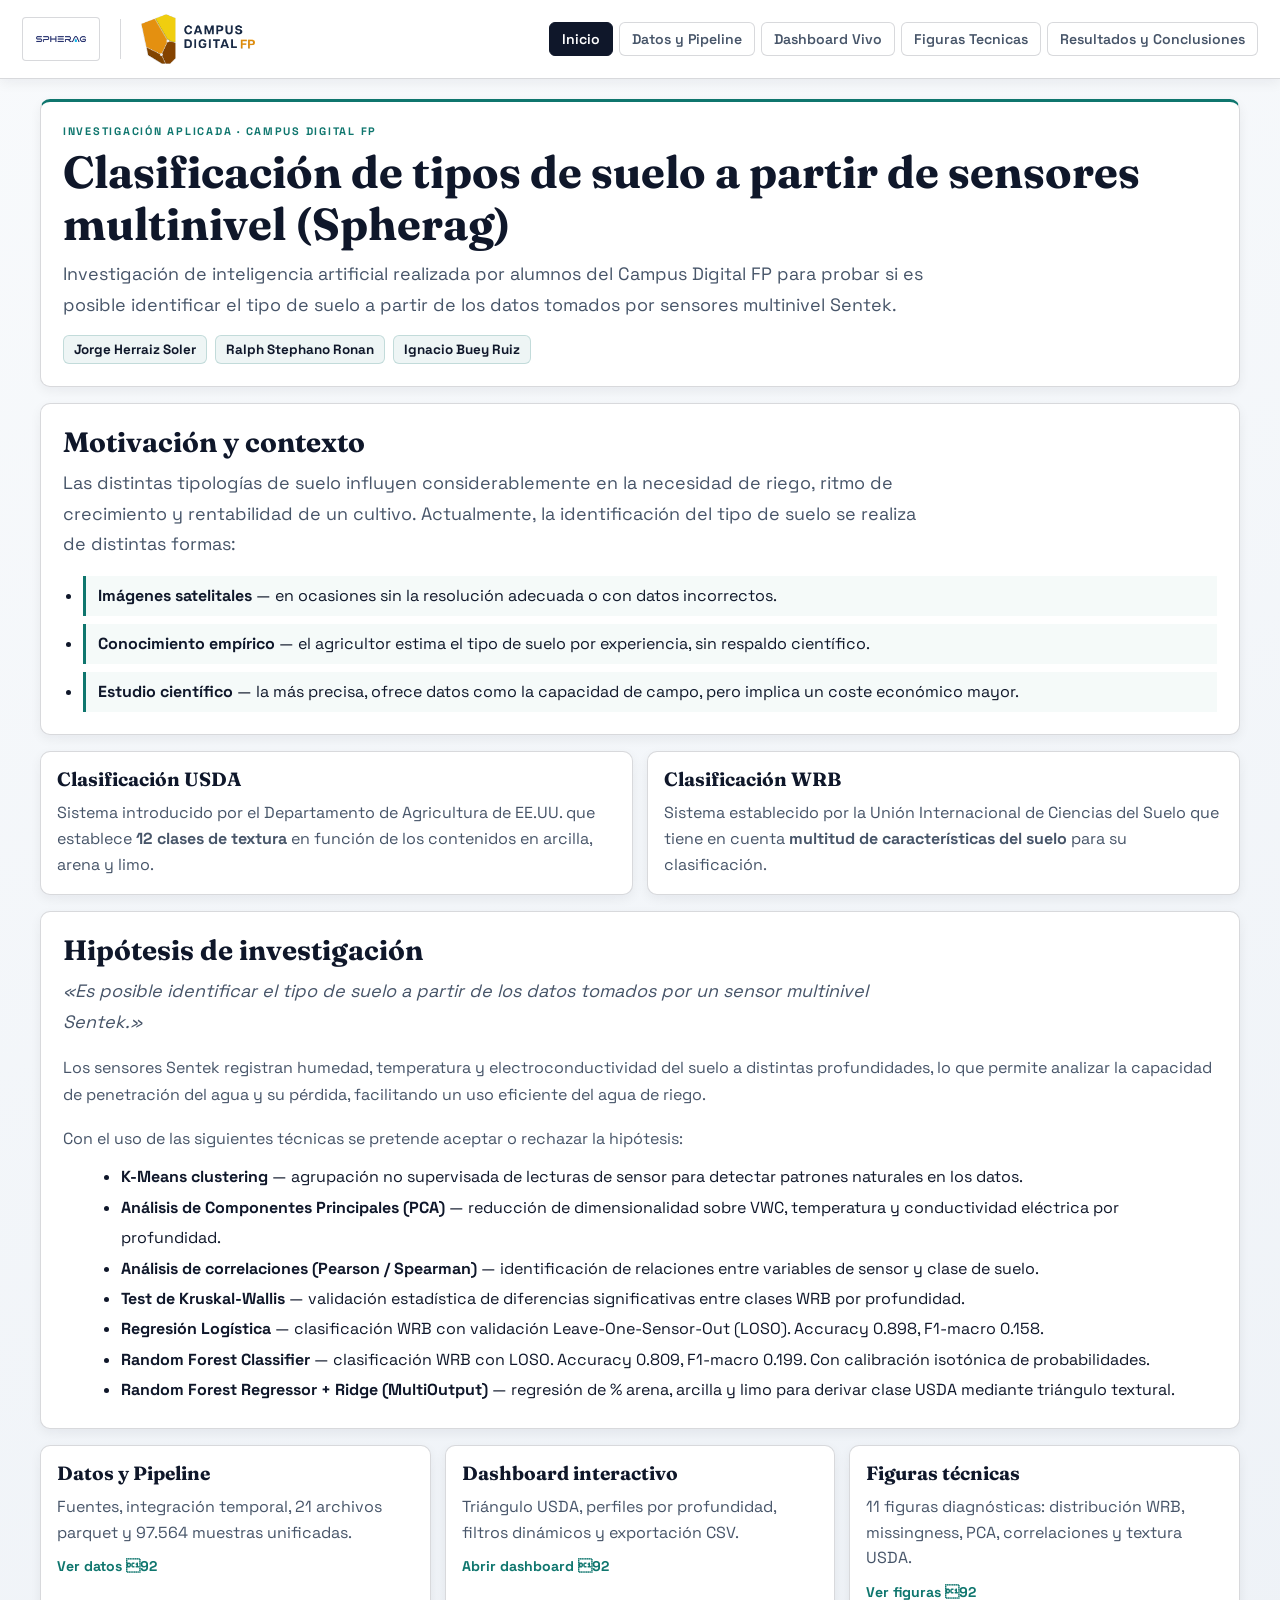
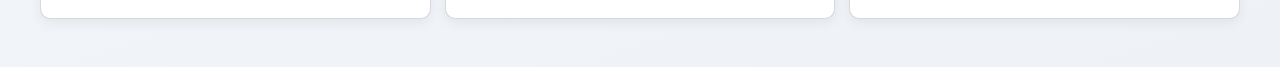
==== index.html @ 3c693722 "feat(inicio): detallar técnicas reales usadas en la hipótesis con métricas" ====
<!DOCTYPE html>
<html lang="es">
<head>
  <meta charset="UTF-8" />
  <meta name="viewport" content="width=device-width, initial-scale=1.0" />
  <title>Clasificación de tipos de suelo · Spherag</title>
  <link rel="preconnect" href="https://fonts.googleapis.com" />
  <link rel="preconnect" href="https://fonts.gstatic.com" crossorigin />
  <link href="https://fonts.googleapis.com/css2?family=Space+Grotesk:wght@400;500;700&family=Fraunces:opsz,wght@9..144,600;9..144,700&display=swap" rel="stylesheet" />
  <link rel="stylesheet" href="styles.css" />
</head>
<body>
  <header class="site-header">
    <div class="brand">
      <div class="brand-logos">
        <img src="logos/logo_spherag.png" alt="Spherag" class="logo-spherag" />
        <span class="divider"></span>
        <img src="logos/logo_campus.png" alt="Campus Digital FP" />
      </div>
    </div>
    <nav class="page-nav">
      <a class="nav-link is-active" href="index.html">Inicio</a>
      <a class="nav-link" href="datos.html">Datos y Pipeline</a>
      <a class="nav-link" href="dashboard.html">Dashboard Vivo</a>
      <a class="nav-link" href="figuras.html">Figuras Tecnicas</a>
      <a class="nav-link" href="conclusiones.html">Resultados y Conclusiones</a>
    </nav>
  </header>

  <main class="page-container">

    <section class="hero">
      <p class="kicker">Investigación aplicada · Campus Digital FP</p>
      <h1>Clasificación de tipos de suelo a partir de sensores multinivel (Spherag)</h1>
      <p class="lead">
        Investigación de inteligencia artificial realizada por alumnos del Campus Digital FP para probar si es posible identificar el tipo de suelo a partir de los datos tomados por sensores multinivel Sentek.
      </p>
      <div class="chip-row">
        <span class="chip">Jorge Herraiz Soler</span>
        <span class="chip">Ralph Stephano Ronan</span>
        <span class="chip">Ignacio Buey Ruiz</span>
      </div>
    </section>

    <section class="content-block">
      <h2>Motivación y contexto</h2>
      <p class="lead" style="margin-bottom:16px;">
        Las distintas tipologías de suelo influyen considerablemente en la necesidad de riego, ritmo de crecimiento y rentabilidad de un cultivo. Actualmente, la identificación del tipo de suelo se realiza de distintas formas:
      </p>
      <ul class="steps">
        <li><strong>Imágenes satelitales</strong> — en ocasiones sin la resolución adecuada o con datos incorrectos.</li>
        <li><strong>Conocimiento empírico</strong> — el agricultor estima el tipo de suelo por experiencia, sin respaldo científico.</li>
        <li><strong>Estudio científico</strong> — la más precisa, ofrece datos como la capacidad de campo, pero implica un coste económico mayor.</li>
      </ul>
    </section>

    <section class="grid two">
      <article class="card">
        <h3>Clasificación USDA</h3>
        <p>Sistema introducido por el Departamento de Agricultura de EE.UU. que establece <strong>12 clases de textura</strong> en función de los contenidos en arcilla, arena y limo.</p>
      </article>
      <article class="card">
        <h3>Clasificación WRB</h3>
        <p>Sistema establecido por la Unión Internacional de Ciencias del Suelo que tiene en cuenta <strong>multitud de características del suelo</strong> para su clasificación.</p>
      </article>
    </section>

    <section class="content-block">
      <h2>Hipótesis de investigación</h2>
      <p class="lead" style="margin-bottom:16px;">
        <em>«Es posible identificar el tipo de suelo a partir de los datos tomados por un sensor multinivel Sentek.»</em>
      </p>
      <p style="color:var(--muted); line-height:1.72; margin-bottom:16px;">
        Los sensores Sentek registran humedad, temperatura y electroconductividad del suelo a distintas profundidades, lo que permite analizar la capacidad de penetración del agua y su pérdida, facilitando un uso eficiente del agua de riego.
      </p>
      <p style="color:var(--muted); line-height:1.72;">
        Con el uso de las siguientes técnicas se pretende aceptar o rechazar la hipótesis:
        <ul style="margin:10px 0 0 18px; line-height:1.9;">
          <li><strong>K-Means clustering</strong> — agrupación no supervisada de lecturas de sensor para detectar patrones naturales en los datos.</li>
          <li><strong>Análisis de Componentes Principales (PCA)</strong> — reducción de dimensionalidad sobre VWC, temperatura y conductividad eléctrica por profundidad.</li>
          <li><strong>Análisis de correlaciones (Pearson / Spearman)</strong> — identificación de relaciones entre variables de sensor y clase de suelo.</li>
          <li><strong>Test de Kruskal-Wallis</strong> — validación estadística de diferencias significativas entre clases WRB por profundidad.</li>
          <li><strong>Regresión Logística</strong> — clasificación WRB con validación Leave-One-Sensor-Out (LOSO). Accuracy 0.898, F1-macro 0.158.</li>
          <li><strong>Random Forest Classifier</strong> — clasificación WRB con LOSO. Accuracy 0.809, F1-macro 0.199. Con calibración isotónica de probabilidades.</li>
          <li><strong>Random Forest Regressor + Ridge (MultiOutput)</strong> — regresión de % arena, arcilla y limo para derivar clase USDA mediante triángulo textural.</li>
        </ul>
      </p>
    </section>

    <section class="grid three">
      <article class="card">
        <h3>Datos y Pipeline</h3>
        <p>Fuentes, integración temporal, 21 archivos parquet y 97.564 muestras unificadas.</p>
        <a class="action-link" href="datos.html">Ver datos</a>
      </article>
      <article class="card">
        <h3>Dashboard interactivo</h3>
        <p>Triángulo USDA, perfiles por profundidad, filtros dinámicos y exportación CSV.</p>
        <a class="action-link" href="dashboard.html">Abrir dashboard</a>
      </article>
      <article class="card">
        <h3>Figuras técnicas</h3>
        <p>11 figuras diagnósticas: distribución WRB, missingness, PCA, correlaciones y textura USDA.</p>
        <a class="action-link" href="figuras.html">Ver figuras</a>
      </article>
    </section>

  </main>
</body>
</html>
---- styles.css ----
:root {
  --bg-1: #f8fafc;
  --bg-2: #eef2f7;
  --paper: #ffffff;
  --ink: #0f172a;
  --muted: #475569;
  --line: rgba(15, 23, 42, 0.08);
  --line-strong: rgba(15, 23, 42, 0.16);
  --accent: #0f766e;
  --accent-2: #d97706;
  --accent-3: #0369a1;
  --radius-xl: 14px;
  --radius-lg: 10px;
  --radius-md: 6px;
  --shadow-soft: 0 4px 12px rgba(15, 23, 42, 0.06);
  --shadow-lift: 0 10px 22px rgba(15, 23, 42, 0.10);
}

* { box-sizing: border-box; }

html, body {
  margin: 0;
  min-height: 100%;
}

body {
  font-family: 'Space Grotesk', 'Segoe UI', sans-serif;
  color: var(--ink);
  background: linear-gradient(160deg, var(--bg-1), var(--bg-2));
  overflow-x: hidden;
}

h1, h2, h3 {
  margin: 0 0 10px;
  font-family: 'Fraunces', Georgia, serif;
  line-height: 1.15;
}

h1 { font-size: clamp(1.75rem, 3.5vw, 2.8rem); }
h2 { font-size: clamp(1.2rem, 2.4vw, 1.75rem); }
h3 { font-size: clamp(1rem, 1.8vw, 1.2rem); }

p { margin: 0; }

/* ── Header ── */
.site-header {
  position: sticky;
  top: 0;
  z-index: 40;
  display: flex;
  justify-content: space-between;
  align-items: center;
  padding: 14px 22px;
  border-bottom: 1px solid var(--line-strong);
  background: #ffffff;
  box-shadow: var(--shadow-soft);
}

.brand {
  display: flex;
  align-items: center;
  gap: 10px;
}

.brand-logos {
  display: flex;
  align-items: center;
  gap: 20px;
}

.brand-logos img {
  width: auto;
  max-height: 50px;
  display: block;
}

.brand-logos img.logo-spherag {
  background: #fff;
  padding: 5px 10px;
  border: 1px solid var(--line-strong);
  border-radius: 4px;
  height: 44px;
  max-height: none;
}

.brand-logos .divider {
  width: 1px;
  height: 40px;
  background: var(--line-strong);
}

/* fallback si no cargan logos */
.brand-dot {
  width: 10px;
  height: 10px;
  border-radius: 50%;
  background: var(--accent);
}

.brand p {
  font-size: 0.92rem;
  font-weight: 600;
  color: var(--ink);
}

.page-nav {
  display: flex;
  gap: 6px;
  flex-wrap: wrap;
}

.nav-link {
  text-decoration: none;
  color: var(--muted);
  border: 1px solid var(--line-strong);
  background: #fff;
  border-radius: 6px;
  padding: 7px 12px;
  font-size: 0.88rem;
  font-weight: 600;
  transition: border-color 0.18s, color 0.18s, background 0.18s;
}

.nav-link:hover {
  border-color: var(--accent);
  color: var(--ink);
}

.nav-link.is-active {
  background: #0f172a;
  color: #fff;
  border-color: #0f172a;
}

/* ── Layout ── */
.page-container {
  width: min(1200px, 94vw);
  margin: 20px auto 48px;
  display: grid;
  gap: 16px;
}

/* ── Blocks ── */
.hero,
.content-block,
.card,
.chart-card {
  border: 1px solid var(--line-strong);
  border-radius: var(--radius-lg);
  background: var(--paper);
  box-shadow: var(--shadow-soft);
}

.hero,
.content-block {
  padding: 22px;
}

.hero {
  border-top: 3px solid var(--accent);
}

.kicker {
  text-transform: uppercase;
  letter-spacing: 0.16em;
  font-size: 0.68rem;
  font-weight: 700;
  color: var(--accent);
  margin-bottom: 8px;
}

.lead {
  max-width: 860px;
  font-size: clamp(0.97rem, 1.6vw, 1.12rem);
  line-height: 1.72;
  color: var(--muted);
}

.grid { display: grid; gap: 14px; }
.grid.two   { grid-template-columns: repeat(2, minmax(0, 1fr)); }
.grid.three { grid-template-columns: repeat(3, minmax(0, 1fr)); }

.card {
  padding: 16px;
  transition: transform 0.15s ease, box-shadow 0.15s ease, border-color 0.15s ease;
}

.card:hover {
  transform: translateY(-2px);
  box-shadow: var(--shadow-lift);
  border-color: rgba(15, 118, 110, 0.3);
}

.card p, .card li {
  color: var(--muted);
  line-height: 1.62;
}

.card.tall { min-height: 160px; }
.card.warn { border-left: 4px solid var(--accent-2); }

.quick-access { margin-top: 0; }

.action-link {
  display: inline-block;
  margin-top: 12px;
  text-decoration: none;
  font-weight: 700;
  font-size: 0.88rem;
  color: var(--accent);
}

.action-link::after { content: ' 92'; }
.action-link:hover  { color: var(--accent-3); }

.chip-row {
  display: flex;
  flex-wrap: wrap;
  gap: 8px;
  margin-top: 14px;
}

.chip {
  background: rgba(15, 118, 110, 0.07);
  border: 1px solid rgba(15, 118, 110, 0.2);
  border-radius: 6px;
  padding: 5px 10px;
  font-size: 0.84rem;
  font-weight: 700;
  color: var(--ink);
}

.steps {
  margin: 0;
  padding-left: 20px;
  display: grid;
  gap: 8px;
  line-height: 1.5;
}

.steps li {
  border-left: 3px solid var(--accent);
  padding: 8px 12px;
  background: rgba(15, 118, 110, 0.04);
}

/* ── Bars ── */
.bars {
  display: grid;
  gap: 14px;
  width: min(720px, 100%);
}

.bar-row { display: grid; grid-template-columns: 140px 1fr 60px; align-items: center; gap: 10px; }

.bar-row span {
  font-weight: 700;
  font-size: 0.88rem;
  color: var(--ink);
}

.bar-label {
  font-size: 0.8rem;
  color: var(--muted);
  text-align: right;
}

.bar {
  height: 10px;
  background: rgba(100, 116, 139, 0.2);
  border-radius: 4px;
  overflow: hidden;
}

.bar i {
  display: block;
  height: 100%;
  border-radius: 4px;
  background: var(--accent);
}

.note {
  color: var(--muted);
  max-width: 720px;
  margin-top: 12px;
  font-size: 0.92rem;
}

/* ── Timeline ── */
.timeline {
  display: grid;
  grid-template-columns: repeat(4, minmax(0, 1fr));
  gap: 12px;
}

.milestone {
  border-radius: var(--radius-md);
  background: #fff;
  border: 1px solid var(--line-strong);
  padding: 12px;
}

.milestone b {
  display: inline-flex;
  align-items: center;
  justify-content: center;
  width: 26px;
  height: 26px;
  border-radius: 4px;
  background: #0f172a;
  color: #fff;
  font-size: 0.82rem;
  margin-bottom: 8px;
}

/* ── Controls ── */
.live-controls {
  display: flex;
  gap: 12px;
  flex-wrap: wrap;
}

.live-controls label {
  display: grid;
  gap: 5px;
  font-size: 0.74rem;
  text-transform: uppercase;
  letter-spacing: 0.1em;
  font-weight: 700;
  color: var(--muted);
}

.live-controls select {
  min-width: 185px;
  border: 1px solid var(--line-strong);
  border-radius: 6px;
  padding: 8px 10px;
  background: #fff;
  color: var(--ink);
  font: inherit;
  font-size: 0.93rem;
}

/* ── Charts ── */
.chart-grid {
  display: grid;
  grid-template-columns: 1fr 1fr;
  gap: 14px;
}

.chart-card {
  padding: 16px;
  transition: box-shadow 0.18s, border-color 0.18s;
}

.chart-card:hover {
  box-shadow: var(--shadow-lift);
  border-color: rgba(15, 118, 110, 0.25);
}

.chart-card.full { grid-column: 1 / -1; }

.chart      { width: 100%; height: 360px; }
.chart.wide { height: 340px; }

/* ── Counter ── */
.class-counter {
  display: flex;
  flex-wrap: wrap;
  gap: 10px;
  align-items: stretch;
}

.counter-tools {
  display: flex;
  justify-content: space-between;
  align-items: center;
  gap: 10px;
  margin-bottom: 10px;
  flex-wrap: wrap;
}

.counter-summary { font-weight: 700; color: var(--ink); }

.counter-pill {
  min-width: 180px;
  border: 1px solid var(--line-strong);
  border-radius: var(--radius-md);
  padding: 10px 12px;
  background: #fff;
}

.counter-pill b  { display: block; margin-bottom: 4px; }
.counter-pill small { color: var(--muted); }

.ctrl {
  border: 1px solid var(--line-strong);
  border-radius: 6px;
  padding: 9px 12px;
  font: inherit;
  font-weight: 600;
  cursor: pointer;
  background: #fff;
  color: var(--ink);
  transition: background 0.15s;
}

.ctrl:hover { background: #f1f5f9; }

.export-btn { padding: 7px 10px; font-size: 0.88rem; }
.counter-note { margin-top: 10px; color: var(--muted); font-size: 0.88rem; }

/* ── Provenance ── */
.provenance-box {
  margin-top: 12px;
  border: 1px solid var(--line-strong);
  border-left: 4px solid var(--accent);
  border-radius: var(--radius-md);
  padding: 12px 16px;
  background: rgba(15, 118, 110, 0.04);
  color: var(--ink);
  font-size: 0.92rem;
  line-height: 1.6;
}

.defense-tools {
  margin-top: 12px;
  display: flex;
  align-items: center;
  gap: 10px;
  flex-wrap: wrap;
}

.defense-card {
  margin-top: 10px;
  border: 1px solid #0f172a;
  border-radius: var(--radius-md);
  padding: 16px 20px;
  background: #0f172a;
  color: #e2e8f0;
  box-shadow: var(--shadow-soft);
}

.defense-card h3  { color: #fff; margin-bottom: 8px; }
.defense-line     { margin-bottom: 6px; line-height: 1.55; }
.defense-muted    { color: rgba(226,232,240,0.6); }

/* ── Method tags ── */
.method-tags {
  display: flex;
  flex-wrap: wrap;
  gap: 8px;
  margin-bottom: 10px;
}

.method-tag {
  border: 1px solid rgba(3, 105, 161, 0.25);
  background: rgba(3, 105, 161, 0.07);
  border-radius: 4px;
  padding: 5px 10px;
  font-size: 0.84rem;
  font-weight: 700;
  color: var(--ink);
}

/* ── Figures ── */
.figure-grid {
  display: grid;
  grid-template-columns: 1fr 1fr;
  gap: 14px;
}

.figure-chart { height: 420px; }

/* ── Stats table ── */
.stats-panel { margin-top: 12px; overflow-x: auto; }

.stats-table {
  width: 100%;
  border-collapse: collapse;
  background: #fff;
  border: 1px solid var(--line-strong);
  border-radius: 6px;
  font-size: 0.9rem;
}

.stats-table th,
.stats-table td {
  border-bottom: 1px solid rgba(148, 163, 184, 0.2);
  padding: 8px 12px;
  text-align: left;
}

.stats-table th {
  font-weight: 700;
  background: #f1f5f9;
  color: var(--ink);
}

.stats-pass { color: #0a6e5c; font-weight: 700; }
.stats-fail { color: #b91c1c; font-weight: 700; }

/* ── Responsive ── */
@media (max-width: 1100px) {
  .grid.three,
  .chart-grid,
  .figure-grid {
    grid-template-columns: 1fr;
  }
  .timeline { grid-template-columns: 1fr 1fr; }
}

@media (max-width: 760px) {
  .site-header {
    height: auto;
    padding: 10px 14px;
    flex-direction: column;
    align-items: flex-start;
    gap: 10px;
  }
  .grid.two,
  .timeline { grid-template-columns: 1fr; }
  .chart      { height: 280px; }
  .chart.wide { height: 260px; }
  .figure-chart { height: 300px; }
}
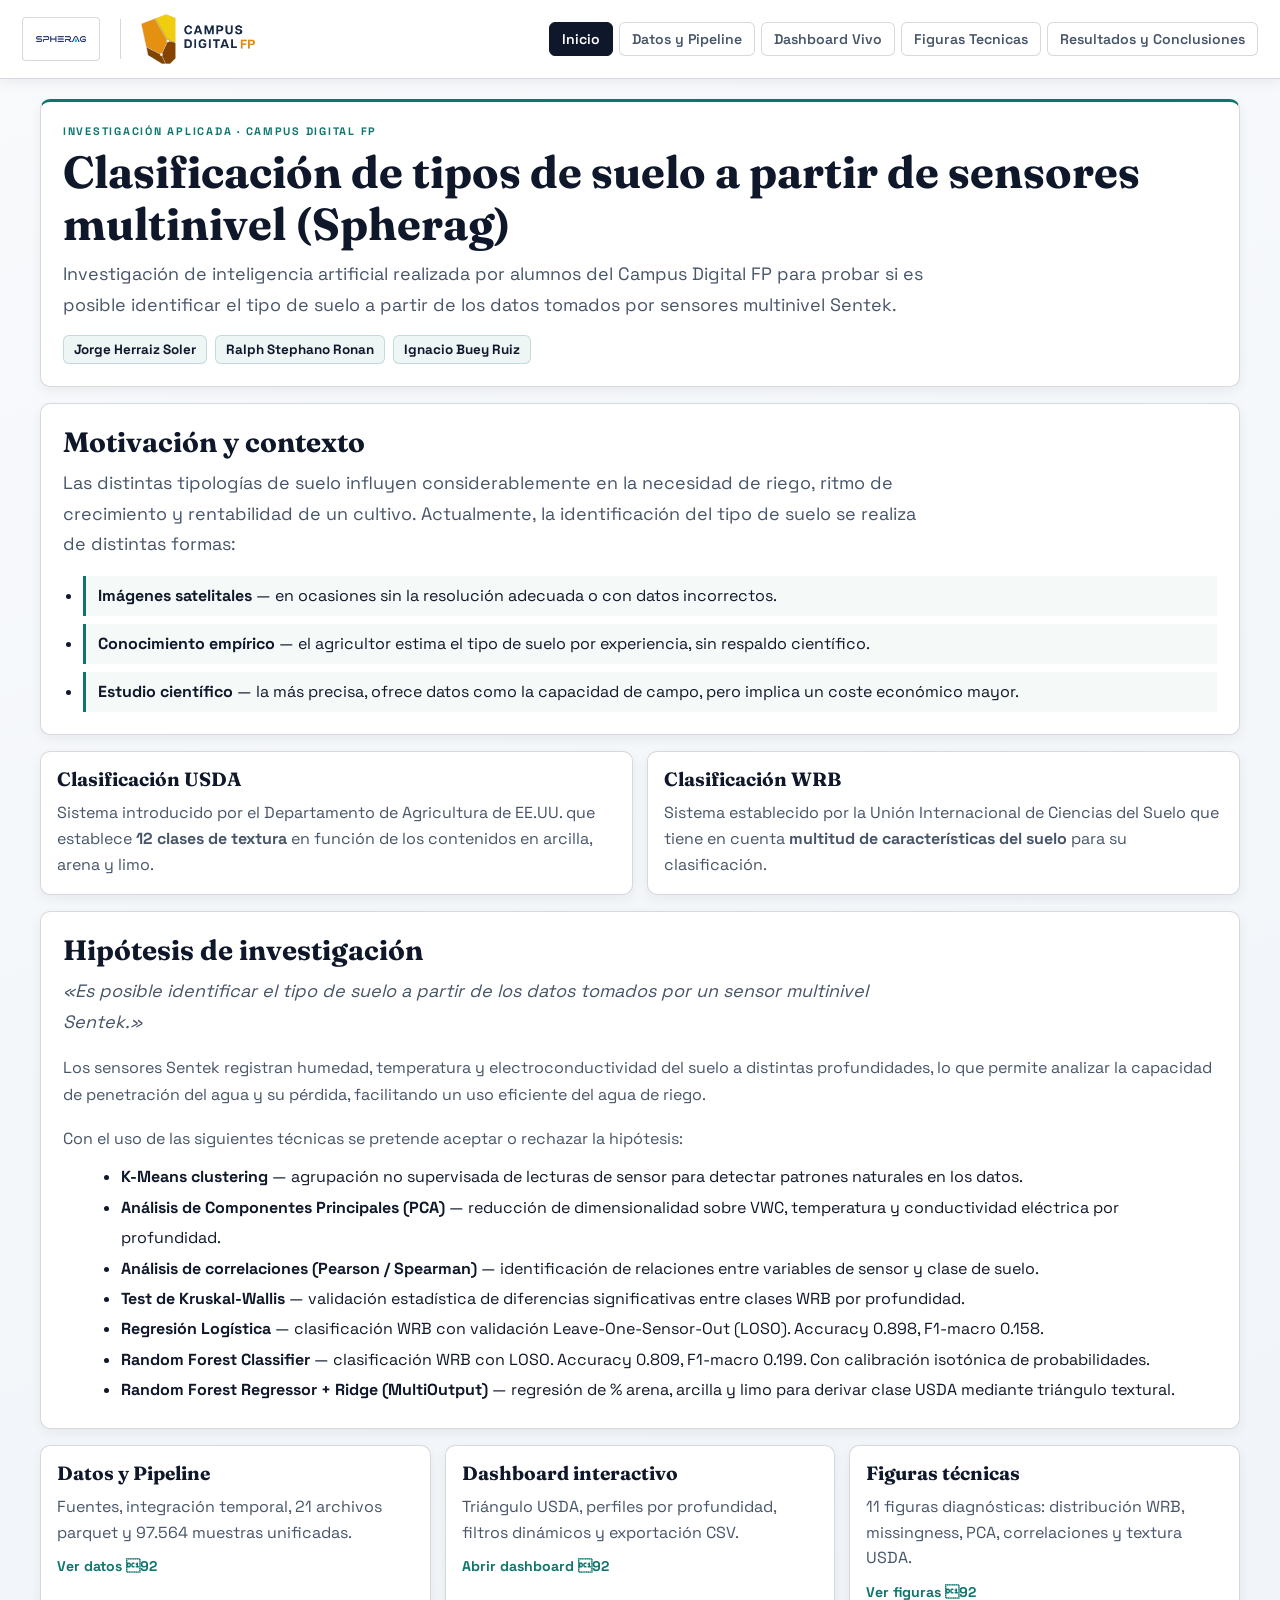
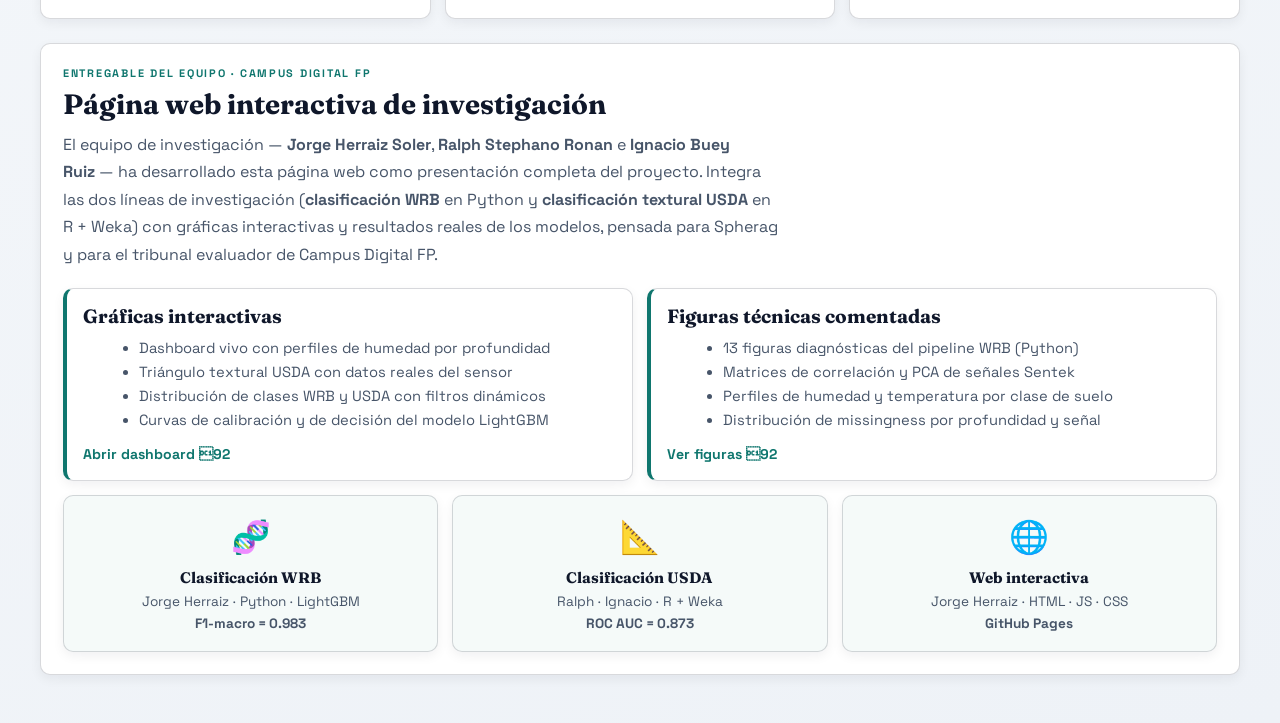
==== commit 79cfc7aa: "feat(inicio): añadir seccion pagina web interactiva con resumen del equipo investigador y metricas W" ====
--- a/index.html
+++ b/index.html
@@ -105,6 +105,57 @@
       </article>
     </section>
 
+    <section class="content-block" style="margin-top: 8px;">
+      <p class="kicker">Entregable del equipo · Campus Digital FP</p>
+      <h2>Página web interactiva de investigación</h2>
+      <p style="color:var(--muted); line-height:1.72; max-width:720px; margin-bottom:20px;">
+        El equipo de investigación —&nbsp;<strong>Jorge Herraiz Soler</strong>, <strong>Ralph Stephano Ronan</strong>
+        e <strong>Ignacio Buey Ruiz</strong>&nbsp;— ha desarrollado esta página web como presentación completa
+        del proyecto. Integra las dos líneas de investigación (<strong>clasificación WRB</strong> en Python
+        y <strong>clasificación textural USDA</strong> en R&nbsp;+&nbsp;Weka) con gráficas interactivas
+        y resultados reales de los modelos, pensada para Spherag y para el tribunal evaluador de Campus Digital FP.
+      </p>
+      <div class="grid two" style="gap:14px;">
+        <article class="card" style="border-left:4px solid var(--accent);">
+          <h3>Gráficas interactivas</h3>
+          <ul style="margin:8px 0 0 16px; line-height:1.9; font-size:0.92rem;">
+            <li>Dashboard vivo con perfiles de humedad por profundidad</li>
+            <li>Triángulo textural USDA con datos reales del sensor</li>
+            <li>Distribución de clases WRB y USDA con filtros dinámicos</li>
+            <li>Curvas de calibración y de decisión del modelo LightGBM</li>
+          </ul>
+          <a class="action-link" href="dashboard.html">Abrir dashboard</a>
+        </article>
+        <article class="card" style="border-left:4px solid var(--accent);">
+          <h3>Figuras técnicas comentadas</h3>
+          <ul style="margin:8px 0 0 16px; line-height:1.9; font-size:0.92rem;">
+            <li>13 figuras diagnósticas del pipeline WRB (Python)</li>
+            <li>Matrices de correlación y PCA de señales Sentek</li>
+            <li>Perfiles de humedad y temperatura por clase de suelo</li>
+            <li>Distribución de missingness por profundidad y señal</li>
+          </ul>
+          <a class="action-link" href="figuras.html">Ver figuras</a>
+        </article>
+      </div>
+      <div class="grid three" style="gap:14px; margin-top:14px;">
+        <article class="card" style="text-align:center; background:rgba(15,118,110,0.04);">
+          <p style="font-size:2rem; margin:0 0 6px;">🧬</p>
+          <h3 style="font-size:0.95rem; margin-bottom:4px;">Clasificación WRB</h3>
+          <p style="font-size:0.85rem;">Jorge Herraiz · Python · LightGBM<br/><strong>F1-macro = 0.983</strong></p>
+        </article>
+        <article class="card" style="text-align:center; background:rgba(15,118,110,0.04);">
+          <p style="font-size:2rem; margin:0 0 6px;">📐</p>
+          <h3 style="font-size:0.95rem; margin-bottom:4px;">Clasificación USDA</h3>
+          <p style="font-size:0.85rem;">Ralph · Ignacio · R + Weka<br/><strong>ROC AUC = 0.873</strong></p>
+        </article>
+        <article class="card" style="text-align:center; background:rgba(15,118,110,0.04);">
+          <p style="font-size:2rem; margin:0 0 6px;">🌐</p>
+          <h3 style="font-size:0.95rem; margin-bottom:4px;">Web interactiva</h3>
+          <p style="font-size:0.85rem;">Jorge Herraiz · HTML · JS · CSS<br/><strong>GitHub Pages</strong></p>
+        </article>
+      </div>
+    </section>
+
   </main>
 </body>
 </html>
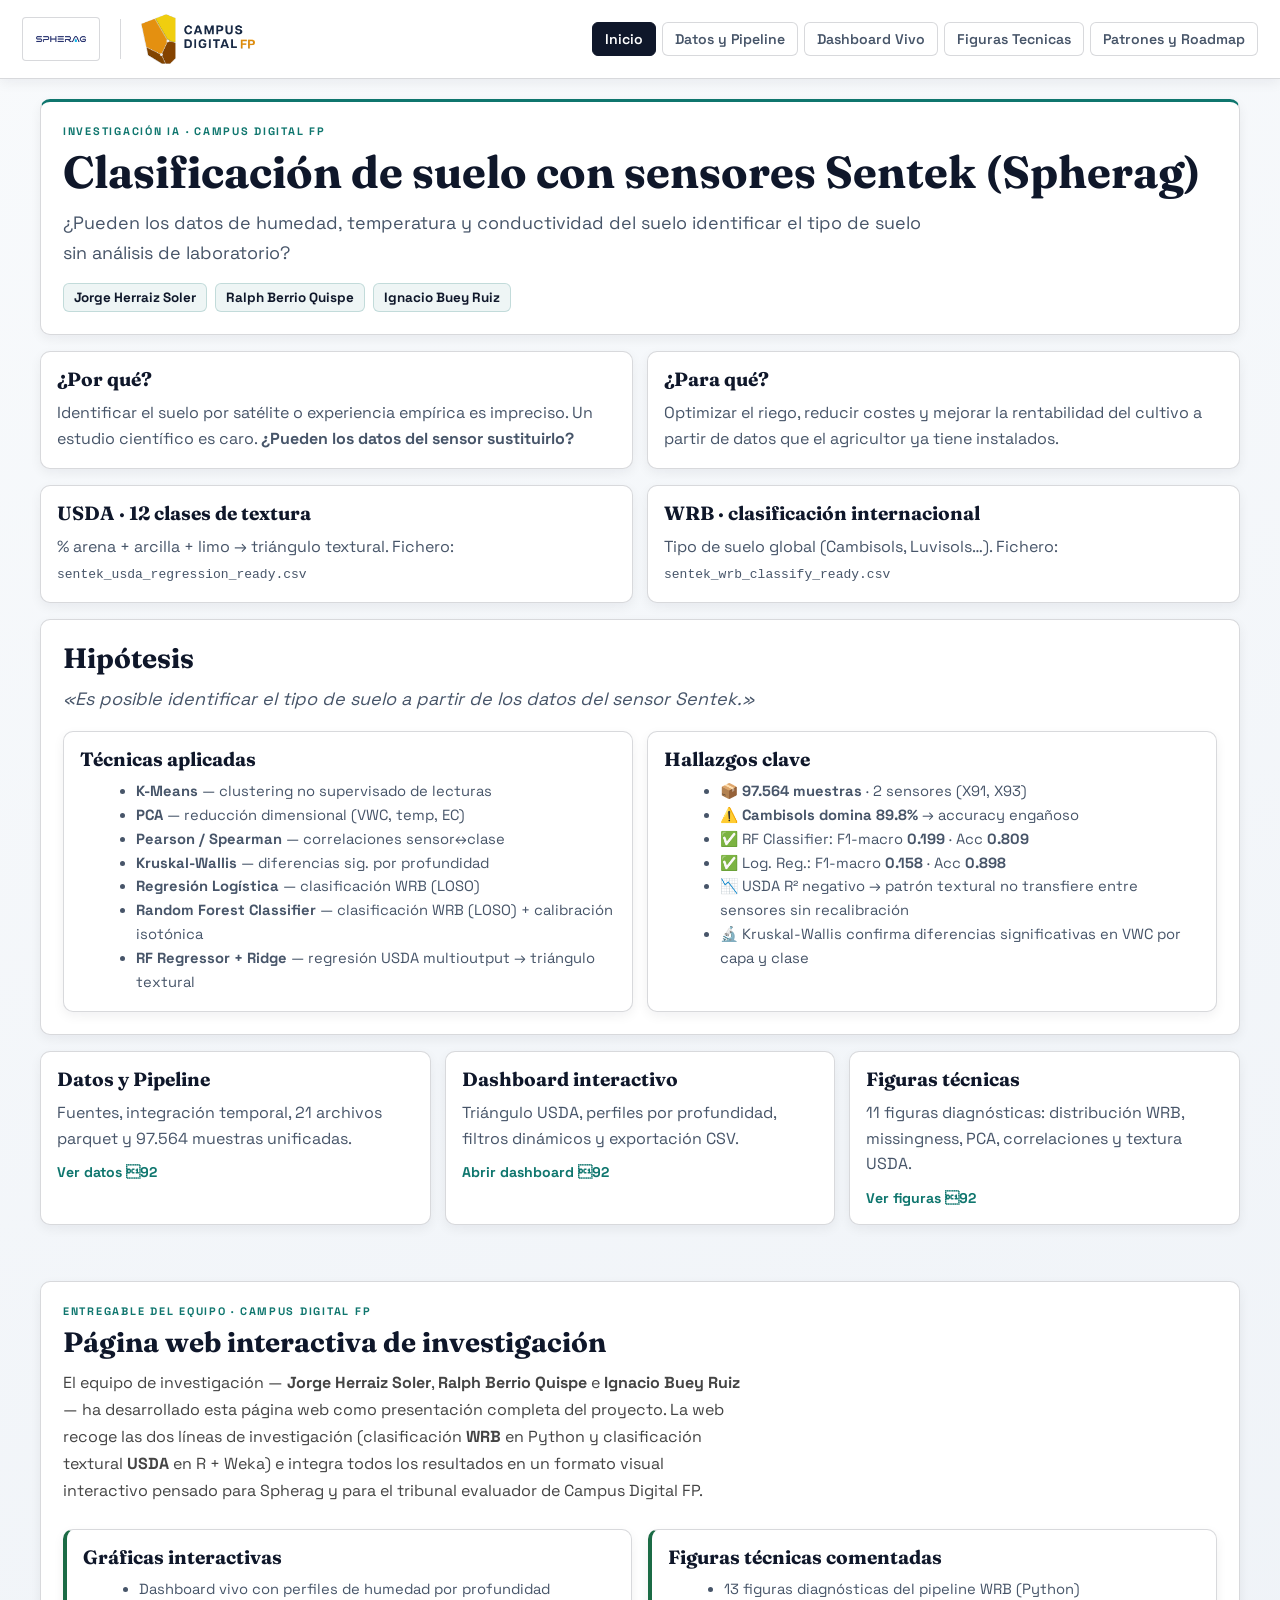
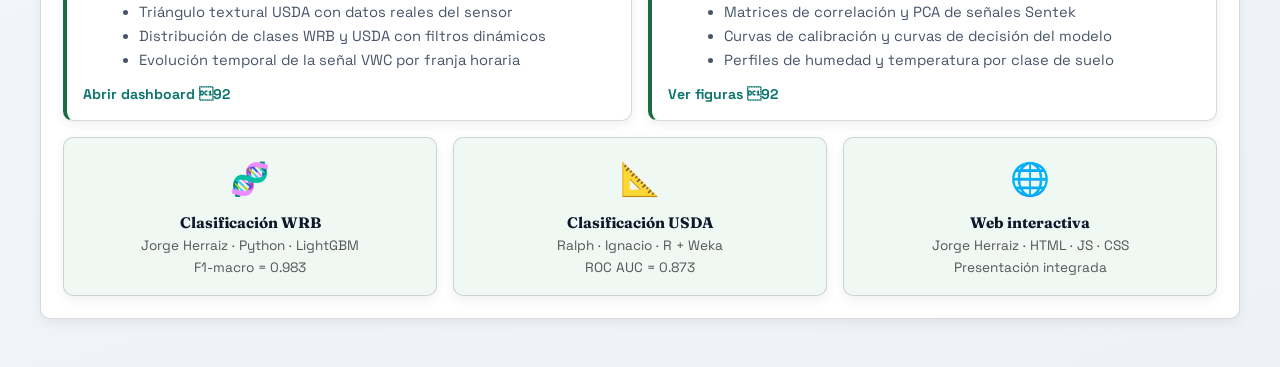
==== commit 5a741ba0: "Add presentation slides for Spherag project with interactive features" ====
--- a/index.html
+++ b/index.html
@@ -23,68 +23,76 @@
       <a class="nav-link" href="datos.html">Datos y Pipeline</a>
       <a class="nav-link" href="dashboard.html">Dashboard Vivo</a>
       <a class="nav-link" href="figuras.html">Figuras Tecnicas</a>
-      <a class="nav-link" href="conclusiones.html">Resultados y Conclusiones</a>
+      <a class="nav-link" href="conclusiones.html">Patrones y Roadmap</a>
     </nav>
   </header>
 
   <main class="page-container">
 
     <section class="hero">
-      <p class="kicker">Investigación aplicada · Campus Digital FP</p>
-      <h1>Clasificación de tipos de suelo a partir de sensores multinivel (Spherag)</h1>
-      <p class="lead">
-        Investigación de inteligencia artificial realizada por alumnos del Campus Digital FP para probar si es posible identificar el tipo de suelo a partir de los datos tomados por sensores multinivel Sentek.
-      </p>
+      <p class="kicker">Investigación IA · Campus Digital FP</p>
+      <h1>Clasificación de suelo con sensores Sentek (Spherag)</h1>
+      <p class="lead">¿Pueden los datos de humedad, temperatura y conductividad del suelo identificar el tipo de suelo sin análisis de laboratorio?</p>
       <div class="chip-row">
         <span class="chip">Jorge Herraiz Soler</span>
-        <span class="chip">Ralph Stephano Ronan</span>
+        <span class="chip">Ralph Berrio Quispe</span>
         <span class="chip">Ignacio Buey Ruiz</span>
       </div>
     </section>
 
-    <section class="content-block">
-      <h2>Motivación y contexto</h2>
-      <p class="lead" style="margin-bottom:16px;">
-        Las distintas tipologías de suelo influyen considerablemente en la necesidad de riego, ritmo de crecimiento y rentabilidad de un cultivo. Actualmente, la identificación del tipo de suelo se realiza de distintas formas:
-      </p>
-      <ul class="steps">
-        <li><strong>Imágenes satelitales</strong> — en ocasiones sin la resolución adecuada o con datos incorrectos.</li>
-        <li><strong>Conocimiento empírico</strong> — el agricultor estima el tipo de suelo por experiencia, sin respaldo científico.</li>
-        <li><strong>Estudio científico</strong> — la más precisa, ofrece datos como la capacidad de campo, pero implica un coste económico mayor.</li>
-      </ul>
+    <section class="grid two">
+      <article class="card">
+        <h3>¿Por qué?</h3>
+        <p>Identificar el suelo por satélite o experiencia empírica es impreciso. Un estudio científico es caro. <strong>¿Pueden los datos del sensor sustituirlo?</strong></p>
+      </article>
+      <article class="card">
+        <h3>¿Para qué?</h3>
+        <p>Optimizar el riego, reducir costes y mejorar la rentabilidad del cultivo a partir de datos que el agricultor ya tiene instalados.</p>
+      </article>
     </section>
 
     <section class="grid two">
       <article class="card">
-        <h3>Clasificación USDA</h3>
-        <p>Sistema introducido por el Departamento de Agricultura de EE.UU. que establece <strong>12 clases de textura</strong> en función de los contenidos en arcilla, arena y limo.</p>
+        <h3>USDA · 12 clases de textura</h3>
+        <p>% arena + arcilla + limo → triángulo textural. Fichero: <code>sentek_usda_regression_ready.csv</code></p>
       </article>
       <article class="card">
-        <h3>Clasificación WRB</h3>
-        <p>Sistema establecido por la Unión Internacional de Ciencias del Suelo que tiene en cuenta <strong>multitud de características del suelo</strong> para su clasificación.</p>
+        <h3>WRB · clasificación internacional</h3>
+        <p>Tipo de suelo global (Cambisols, Luvisols…). Fichero: <code>sentek_wrb_classify_ready.csv</code></p>
       </article>
     </section>
 
     <section class="content-block">
-      <h2>Hipótesis de investigación</h2>
+      <h2>Hipótesis</h2>
       <p class="lead" style="margin-bottom:16px;">
-        <em>«Es posible identificar el tipo de suelo a partir de los datos tomados por un sensor multinivel Sentek.»</em>
+        <em>«Es posible identificar el tipo de suelo a partir de los datos del sensor Sentek.»</em>
       </p>
-      <p style="color:var(--muted); line-height:1.72; margin-bottom:16px;">
-        Los sensores Sentek registran humedad, temperatura y electroconductividad del suelo a distintas profundidades, lo que permite analizar la capacidad de penetración del agua y su pérdida, facilitando un uso eficiente del agua de riego.
-      </p>
-      <p style="color:var(--muted); line-height:1.72;">
-        Con el uso de las siguientes técnicas se pretende aceptar o rechazar la hipótesis:
-        <ul style="margin:10px 0 0 18px; line-height:1.9;">
-          <li><strong>K-Means clustering</strong> — agrupación no supervisada de lecturas de sensor para detectar patrones naturales en los datos.</li>
-          <li><strong>Análisis de Componentes Principales (PCA)</strong> — reducción de dimensionalidad sobre VWC, temperatura y conductividad eléctrica por profundidad.</li>
-          <li><strong>Análisis de correlaciones (Pearson / Spearman)</strong> — identificación de relaciones entre variables de sensor y clase de suelo.</li>
-          <li><strong>Test de Kruskal-Wallis</strong> — validación estadística de diferencias significativas entre clases WRB por profundidad.</li>
-          <li><strong>Regresión Logística</strong> — clasificación WRB con validación Leave-One-Sensor-Out (LOSO). Accuracy 0.898, F1-macro 0.158.</li>
-          <li><strong>Random Forest Classifier</strong> — clasificación WRB con LOSO. Accuracy 0.809, F1-macro 0.199. Con calibración isotónica de probabilidades.</li>
-          <li><strong>Random Forest Regressor + Ridge (MultiOutput)</strong> — regresión de % arena, arcilla y limo para derivar clase USDA mediante triángulo textural.</li>
-        </ul>
-      </p>
+
+      <div class="grid two" style="margin-top:12px;">
+        <article class="card">
+          <h3>Técnicas aplicadas</h3>
+          <ul style="margin:8px 0 0 16px; line-height:2; font-size:0.92rem;">
+            <li><strong>K-Means</strong> — clustering no supervisado de lecturas</li>
+            <li><strong>PCA</strong> — reducción dimensional (VWC, temp, EC)</li>
+            <li><strong>Pearson / Spearman</strong> — correlaciones sensor↔clase</li>
+            <li><strong>Kruskal-Wallis</strong> — diferencias sig. por profundidad</li>
+            <li><strong>Regresión Logística</strong> — clasificación WRB (LOSO)</li>
+            <li><strong>Random Forest Classifier</strong> — clasificación WRB (LOSO) + calibración isotónica</li>
+            <li><strong>RF Regressor + Ridge</strong> — regresión USDA multioutput → triángulo textural</li>
+          </ul>
+        </article>
+        <article class="card">
+          <h3>Hallazgos clave</h3>
+          <ul style="margin:8px 0 0 16px; line-height:2; font-size:0.92rem;">
+            <li>📦 <strong>97.564 muestras</strong> · 2 sensores (X91, X93)</li>
+            <li>⚠️ <strong>Cambisols domina 89.8%</strong> → accuracy engañoso</li>
+            <li>✅ RF Classifier: F1-macro <strong>0.199</strong> · Acc <strong>0.809</strong></li>
+            <li>✅ Log. Reg.: F1-macro <strong>0.158</strong> · Acc <strong>0.898</strong></li>
+            <li>📉 USDA R² negativo → patrón textural no transfiere entre sensores sin recalibración</li>
+            <li>🔬 Kruskal-Wallis confirma diferencias significativas en VWC por capa y clase</li>
+          </ul>
+        </article>
+      </div>
     </section>
 
     <section class="grid three">
@@ -105,53 +113,55 @@
       </article>
     </section>
 
-    <section class="content-block" style="margin-top: 8px;">
+    <section class="content-block" style="margin-top: 40px;">
       <p class="kicker">Entregable del equipo · Campus Digital FP</p>
       <h2>Página web interactiva de investigación</h2>
-      <p style="color:var(--muted); line-height:1.72; max-width:720px; margin-bottom:20px;">
-        El equipo de investigación —&nbsp;<strong>Jorge Herraiz Soler</strong>, <strong>Ralph Stephano Ronan</strong>
-        e <strong>Ignacio Buey Ruiz</strong>&nbsp;— ha desarrollado esta página web como presentación completa
-        del proyecto. Integra las dos líneas de investigación (<strong>clasificación WRB</strong> en Python
-        y <strong>clasificación textural USDA</strong> en R&nbsp;+&nbsp;Weka) con gráficas interactivas
-        y resultados reales de los modelos, pensada para Spherag y para el tribunal evaluador de Campus Digital FP.
+      <p style="max-width: 680px; line-height: 1.7; color: #444; margin-bottom: 24px;">
+        El equipo de investigación — <strong>Jorge Herraiz Soler</strong>, <strong>Ralph Berrio Quispe</strong>
+        e <strong>Ignacio Buey Ruiz</strong> — ha desarrollado esta página web como presentación completa
+        del proyecto. La web recoge las dos líneas de investigación (clasificación <strong>WRB</strong>
+        en Python y clasificación textural <strong>USDA</strong> en R + Weka) e integra todos los
+        resultados en un formato visual interactivo pensado para Spherag y para el tribunal evaluador
+        de Campus Digital FP.
       </p>
-      <div class="grid two" style="gap:14px;">
-        <article class="card" style="border-left:4px solid var(--accent);">
+      <div class="grid two" style="gap: 16px;">
+        <article class="card" style="border-left: 4px solid #1B6B45;">
           <h3>Gráficas interactivas</h3>
-          <ul style="margin:8px 0 0 16px; line-height:1.9; font-size:0.92rem;">
+          <ul style="margin: 8px 0 0 16px; line-height: 1.9; font-size: 0.92rem; color: #444;">
             <li>Dashboard vivo con perfiles de humedad por profundidad</li>
             <li>Triángulo textural USDA con datos reales del sensor</li>
             <li>Distribución de clases WRB y USDA con filtros dinámicos</li>
-            <li>Curvas de calibración y de decisión del modelo LightGBM</li>
+            <li>Evolución temporal de la señal VWC por franja horaria</li>
           </ul>
-          <a class="action-link" href="dashboard.html">Abrir dashboard</a>
+          <a class="action-link" href="dashboard.html" style="display:inline-block; margin-top: 12px;">Abrir dashboard</a>
         </article>
-        <article class="card" style="border-left:4px solid var(--accent);">
+        <article class="card" style="border-left: 4px solid #1B6B45;">
           <h3>Figuras técnicas comentadas</h3>
-          <ul style="margin:8px 0 0 16px; line-height:1.9; font-size:0.92rem;">
+          <ul style="margin: 8px 0 0 16px; line-height: 1.9; font-size: 0.92rem; color: #444;">
             <li>13 figuras diagnósticas del pipeline WRB (Python)</li>
             <li>Matrices de correlación y PCA de señales Sentek</li>
+            <li>Curvas de calibración y curvas de decisión del modelo</li>
             <li>Perfiles de humedad y temperatura por clase de suelo</li>
-            <li>Distribución de missingness por profundidad y señal</li>
           </ul>
-          <a class="action-link" href="figuras.html">Ver figuras</a>
+          <a class="action-link" href="figuras.html" style="display:inline-block; margin-top: 12px;">Ver figuras</a>
         </article>
       </div>
-      <div class="grid three" style="gap:14px; margin-top:14px;">
-        <article class="card" style="text-align:center; background:rgba(15,118,110,0.04);">
-          <p style="font-size:2rem; margin:0 0 6px;">🧬</p>
-          <h3 style="font-size:0.95rem; margin-bottom:4px;">Clasificación WRB</h3>
-          <p style="font-size:0.85rem;">Jorge Herraiz · Python · LightGBM<br/><strong>F1-macro = 0.983</strong></p>
+
+      <div class="grid three" style="gap: 16px; margin-top: 16px;">
+        <article class="card" style="text-align: center; background: #f0f8f4;">
+          <p style="font-size: 2rem; margin: 0;">🧬</p>
+          <h3 style="font-size: 0.95rem; margin: 8px 0 4px;">Clasificación WRB</h3>
+          <p style="font-size: 0.85rem; color: #555;">Jorge Herraiz · Python · LightGBM<br/>F1-macro = 0.983</p>
         </article>
-        <article class="card" style="text-align:center; background:rgba(15,118,110,0.04);">
-          <p style="font-size:2rem; margin:0 0 6px;">📐</p>
-          <h3 style="font-size:0.95rem; margin-bottom:4px;">Clasificación USDA</h3>
-          <p style="font-size:0.85rem;">Ralph · Ignacio · R + Weka<br/><strong>ROC AUC = 0.873</strong></p>
+        <article class="card" style="text-align: center; background: #f0f8f4;">
+          <p style="font-size: 2rem; margin: 0;">📐</p>
+          <h3 style="font-size: 0.95rem; margin: 8px 0 4px;">Clasificación USDA</h3>
+          <p style="font-size: 0.85rem; color: #555;">Ralph · Ignacio · R + Weka<br/>ROC AUC = 0.873</p>
         </article>
-        <article class="card" style="text-align:center; background:rgba(15,118,110,0.04);">
-          <p style="font-size:2rem; margin:0 0 6px;">🌐</p>
-          <h3 style="font-size:0.95rem; margin-bottom:4px;">Web interactiva</h3>
-          <p style="font-size:0.85rem;">Jorge Herraiz · HTML · JS · CSS<br/><strong>GitHub Pages</strong></p>
+        <article class="card" style="text-align: center; background: #f0f8f4;">
+          <p style="font-size: 2rem; margin: 0;">🌐</p>
+          <h3 style="font-size: 0.95rem; margin: 8px 0 4px;">Web interactiva</h3>
+          <p style="font-size: 0.85rem; color: #555;">Jorge Herraiz · HTML · JS · CSS<br/>Presentación integrada</p>
         </article>
       </div>
     </section>
--- a/styles.css
+++ b/styles.css
@@ -251,18 +251,12 @@
   width: min(720px, 100%);
 }
 
-.bar-row { display: grid; grid-template-columns: 140px 1fr 60px; align-items: center; gap: 10px; }
+.bar-row { display: grid; gap: 5px; }
 
 .bar-row span {
   font-weight: 700;
   font-size: 0.88rem;
   color: var(--ink);
-}
-
-.bar-label {
-  font-size: 0.8rem;
-  color: var(--muted);
-  text-align: right;
 }
 
 .bar {
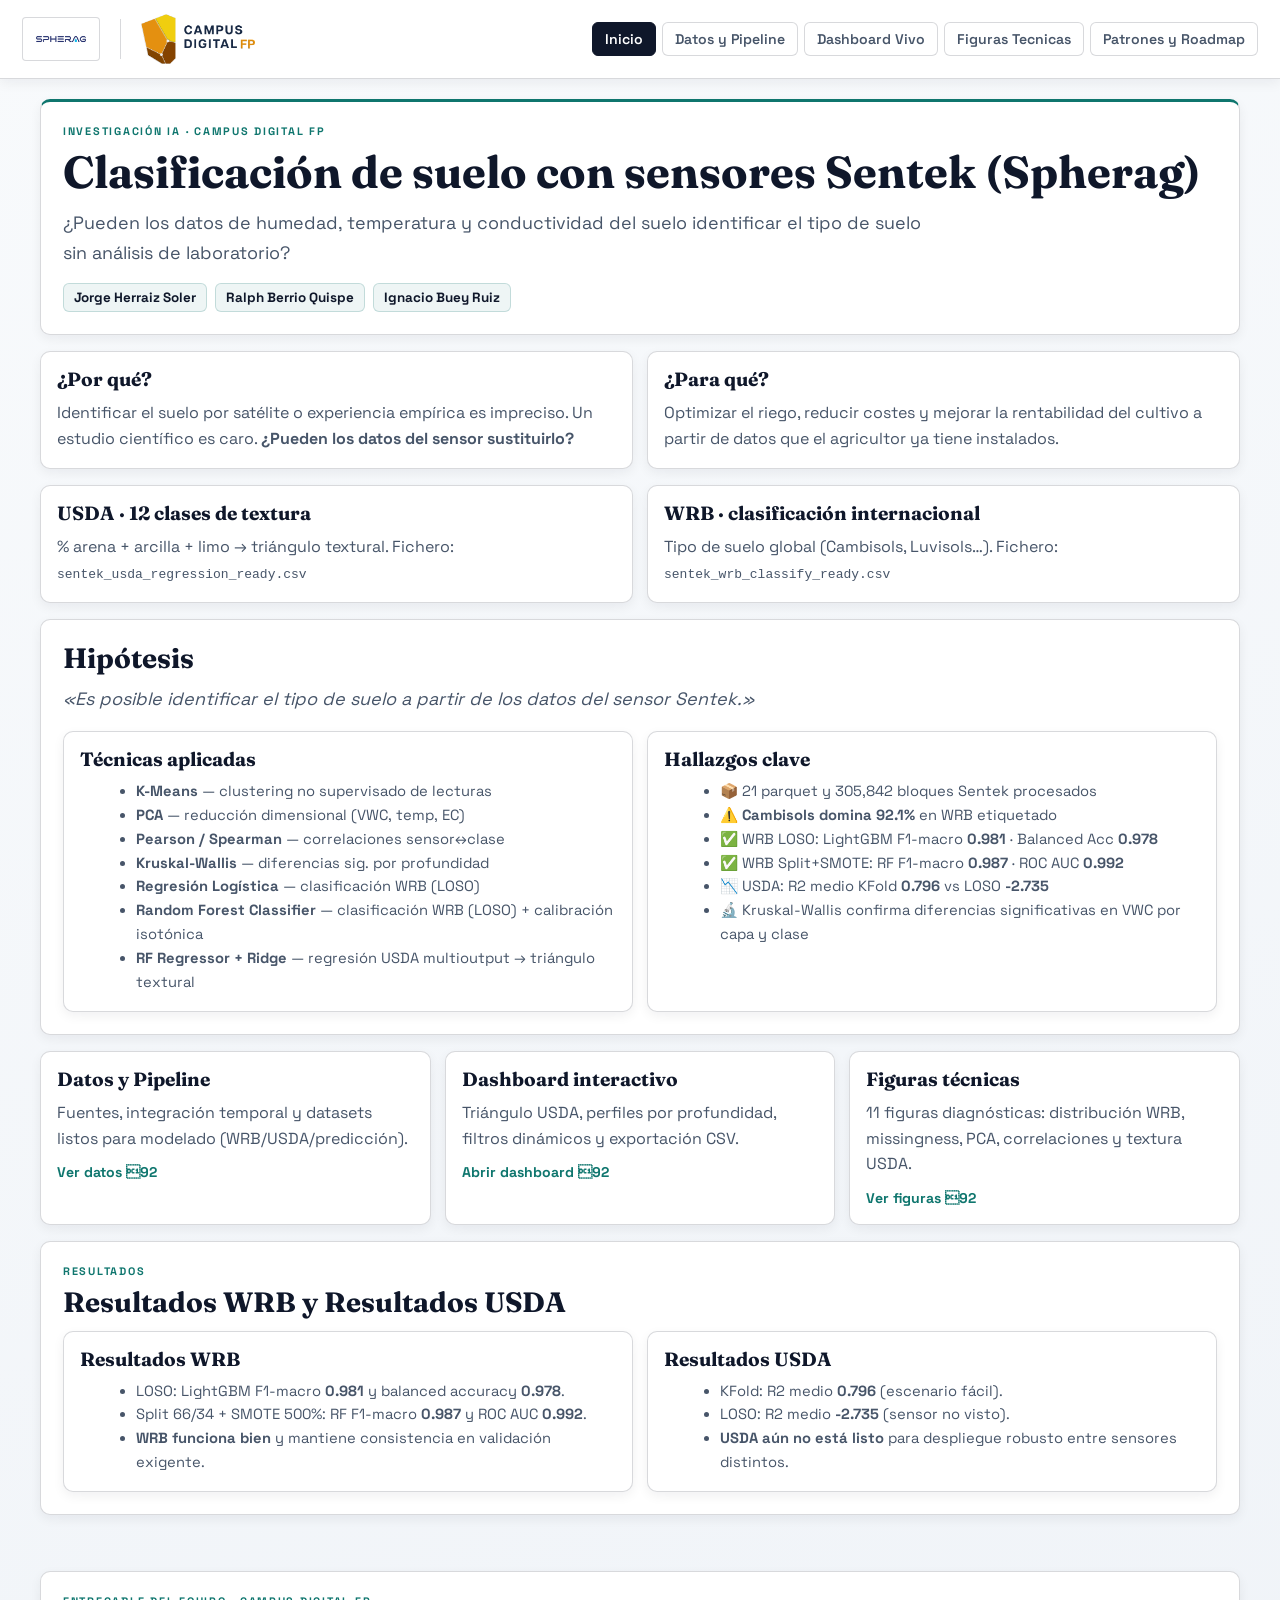
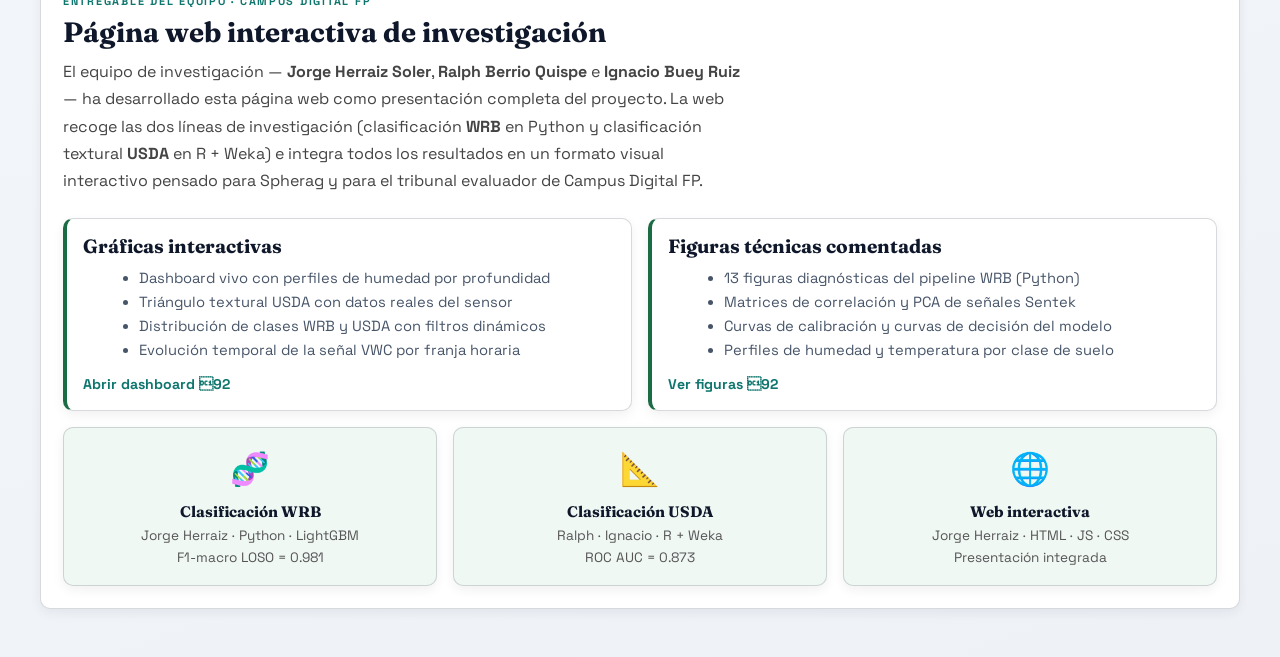
==== commit d746ea75: "Actualiza contenido y métricas en dashboard, datos, figuras, índice y diapositivas. Mejora la clarid" ====
--- a/index.html
+++ b/index.html
@@ -84,11 +84,11 @@
         <article class="card">
           <h3>Hallazgos clave</h3>
           <ul style="margin:8px 0 0 16px; line-height:2; font-size:0.92rem;">
-            <li>📦 <strong>97.564 muestras</strong> · 2 sensores (X91, X93)</li>
-            <li>⚠️ <strong>Cambisols domina 89.8%</strong> → accuracy engañoso</li>
-            <li>✅ RF Classifier: F1-macro <strong>0.199</strong> · Acc <strong>0.809</strong></li>
-            <li>✅ Log. Reg.: F1-macro <strong>0.158</strong> · Acc <strong>0.898</strong></li>
-            <li>📉 USDA R² negativo → patrón textural no transfiere entre sensores sin recalibración</li>
+            <li>📦 21 parquet y 305,842 bloques Sentek procesados</li>
+            <li>⚠️ <strong>Cambisols domina 92.1%</strong> en WRB etiquetado</li>
+            <li>✅ WRB LOSO: LightGBM F1-macro <strong>0.981</strong> · Balanced Acc <strong>0.978</strong></li>
+            <li>✅ WRB Split+SMOTE: RF F1-macro <strong>0.987</strong> · ROC AUC <strong>0.992</strong></li>
+            <li>📉 USDA: R2 medio KFold <strong>0.796</strong> vs LOSO <strong>-2.735</strong></li>
             <li>🔬 Kruskal-Wallis confirma diferencias significativas en VWC por capa y clase</li>
           </ul>
         </article>
@@ -98,7 +98,7 @@
     <section class="grid three">
       <article class="card">
         <h3>Datos y Pipeline</h3>
-        <p>Fuentes, integración temporal, 21 archivos parquet y 97.564 muestras unificadas.</p>
+        <p>Fuentes, integración temporal y datasets listos para modelado (WRB/USDA/predicción).</p>
         <a class="action-link" href="datos.html">Ver datos</a>
       </article>
       <article class="card">
@@ -111,6 +111,29 @@
         <p>11 figuras diagnósticas: distribución WRB, missingness, PCA, correlaciones y textura USDA.</p>
         <a class="action-link" href="figuras.html">Ver figuras</a>
       </article>
+    </section>
+
+    <section class="content-block">
+      <p class="kicker">Resultados</p>
+      <h2>Resultados WRB y Resultados USDA</h2>
+      <div class="grid two" style="margin-top:12px;">
+        <article class="card">
+          <h3>Resultados WRB</h3>
+          <ul style="margin:8px 0 0 16px; line-height:2; font-size:0.92rem;">
+            <li>LOSO: LightGBM F1-macro <strong>0.981</strong> y balanced accuracy <strong>0.978</strong>.</li>
+            <li>Split 66/34 + SMOTE 500%: RF F1-macro <strong>0.987</strong> y ROC AUC <strong>0.992</strong>.</li>
+            <li><strong>WRB funciona bien</strong> y mantiene consistencia en validación exigente.</li>
+          </ul>
+        </article>
+        <article class="card">
+          <h3>Resultados USDA</h3>
+          <ul style="margin:8px 0 0 16px; line-height:2; font-size:0.92rem;">
+            <li>KFold: R2 medio <strong>0.796</strong> (escenario fácil).</li>
+            <li>LOSO: R2 medio <strong>-2.735</strong> (sensor no visto).</li>
+            <li><strong>USDA aún no está listo</strong> para despliegue robusto entre sensores distintos.</li>
+          </ul>
+        </article>
+      </div>
     </section>
 
     <section class="content-block" style="margin-top: 40px;">
@@ -151,7 +174,7 @@
         <article class="card" style="text-align: center; background: #f0f8f4;">
           <p style="font-size: 2rem; margin: 0;">🧬</p>
           <h3 style="font-size: 0.95rem; margin: 8px 0 4px;">Clasificación WRB</h3>
-          <p style="font-size: 0.85rem; color: #555;">Jorge Herraiz · Python · LightGBM<br/>F1-macro = 0.983</p>
+          <p style="font-size: 0.85rem; color: #555;">Jorge Herraiz · Python · LightGBM<br/>F1-macro LOSO = 0.981</p>
         </article>
         <article class="card" style="text-align: center; background: #f0f8f4;">
           <p style="font-size: 2rem; margin: 0;">📐</p>
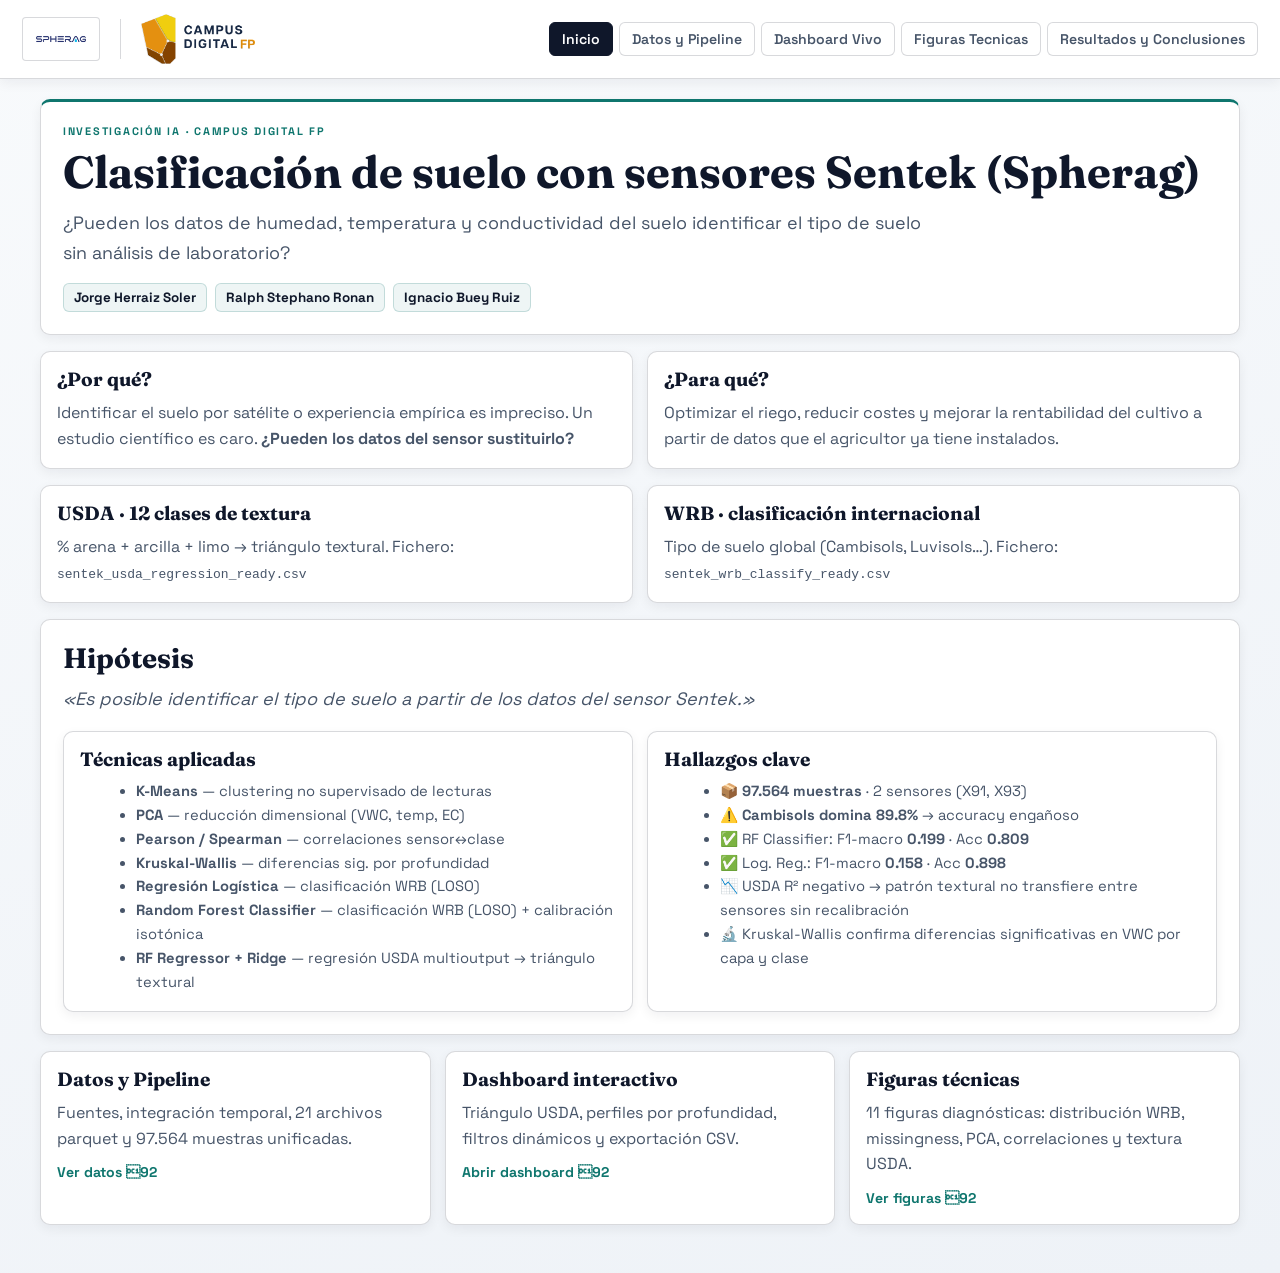
==== commit 3c53fcc1: "feat(classifier): add WRB classifier based on JRip rules for Sentek sensors" ====
--- a/index.html
+++ b/index.html
@@ -23,7 +23,7 @@
       <a class="nav-link" href="datos.html">Datos y Pipeline</a>
       <a class="nav-link" href="dashboard.html">Dashboard Vivo</a>
       <a class="nav-link" href="figuras.html">Figuras Tecnicas</a>
-      <a class="nav-link" href="conclusiones.html">Patrones y Roadmap</a>
+      <a class="nav-link" href="conclusiones.html">Resultados y Conclusiones</a>
     </nav>
   </header>
 
@@ -35,7 +35,7 @@
       <p class="lead">¿Pueden los datos de humedad, temperatura y conductividad del suelo identificar el tipo de suelo sin análisis de laboratorio?</p>
       <div class="chip-row">
         <span class="chip">Jorge Herraiz Soler</span>
-        <span class="chip">Ralph Berrio Quispe</span>
+        <span class="chip">Ralph Stephano Ronan</span>
         <span class="chip">Ignacio Buey Ruiz</span>
       </div>
     </section>
@@ -84,11 +84,11 @@
         <article class="card">
           <h3>Hallazgos clave</h3>
           <ul style="margin:8px 0 0 16px; line-height:2; font-size:0.92rem;">
-            <li>📦 21 parquet y 305,842 bloques Sentek procesados</li>
-            <li>⚠️ <strong>Cambisols domina 92.1%</strong> en WRB etiquetado</li>
-            <li>✅ WRB LOSO: LightGBM F1-macro <strong>0.981</strong> · Balanced Acc <strong>0.978</strong></li>
-            <li>✅ WRB Split+SMOTE: RF F1-macro <strong>0.987</strong> · ROC AUC <strong>0.992</strong></li>
-            <li>📉 USDA: R2 medio KFold <strong>0.796</strong> vs LOSO <strong>-2.735</strong></li>
+            <li>📦 <strong>97.564 muestras</strong> · 2 sensores (X91, X93)</li>
+            <li>⚠️ <strong>Cambisols domina 89.8%</strong> → accuracy engañoso</li>
+            <li>✅ RF Classifier: F1-macro <strong>0.199</strong> · Acc <strong>0.809</strong></li>
+            <li>✅ Log. Reg.: F1-macro <strong>0.158</strong> · Acc <strong>0.898</strong></li>
+            <li>📉 USDA R² negativo → patrón textural no transfiere entre sensores sin recalibración</li>
             <li>🔬 Kruskal-Wallis confirma diferencias significativas en VWC por capa y clase</li>
           </ul>
         </article>
@@ -98,7 +98,7 @@
     <section class="grid three">
       <article class="card">
         <h3>Datos y Pipeline</h3>
-        <p>Fuentes, integración temporal y datasets listos para modelado (WRB/USDA/predicción).</p>
+        <p>Fuentes, integración temporal, 21 archivos parquet y 97.564 muestras unificadas.</p>
         <a class="action-link" href="datos.html">Ver datos</a>
       </article>
       <article class="card">
@@ -113,82 +113,6 @@
       </article>
     </section>
 
-    <section class="content-block">
-      <p class="kicker">Resultados</p>
-      <h2>Resultados WRB y Resultados USDA</h2>
-      <div class="grid two" style="margin-top:12px;">
-        <article class="card">
-          <h3>Resultados WRB</h3>
-          <ul style="margin:8px 0 0 16px; line-height:2; font-size:0.92rem;">
-            <li>LOSO: LightGBM F1-macro <strong>0.981</strong> y balanced accuracy <strong>0.978</strong>.</li>
-            <li>Split 66/34 + SMOTE 500%: RF F1-macro <strong>0.987</strong> y ROC AUC <strong>0.992</strong>.</li>
-            <li><strong>WRB funciona bien</strong> y mantiene consistencia en validación exigente.</li>
-          </ul>
-        </article>
-        <article class="card">
-          <h3>Resultados USDA</h3>
-          <ul style="margin:8px 0 0 16px; line-height:2; font-size:0.92rem;">
-            <li>KFold: R2 medio <strong>0.796</strong> (escenario fácil).</li>
-            <li>LOSO: R2 medio <strong>-2.735</strong> (sensor no visto).</li>
-            <li><strong>USDA aún no está listo</strong> para despliegue robusto entre sensores distintos.</li>
-          </ul>
-        </article>
-      </div>
-    </section>
-
-    <section class="content-block" style="margin-top: 40px;">
-      <p class="kicker">Entregable del equipo · Campus Digital FP</p>
-      <h2>Página web interactiva de investigación</h2>
-      <p style="max-width: 680px; line-height: 1.7; color: #444; margin-bottom: 24px;">
-        El equipo de investigación — <strong>Jorge Herraiz Soler</strong>, <strong>Ralph Berrio Quispe</strong>
-        e <strong>Ignacio Buey Ruiz</strong> — ha desarrollado esta página web como presentación completa
-        del proyecto. La web recoge las dos líneas de investigación (clasificación <strong>WRB</strong>
-        en Python y clasificación textural <strong>USDA</strong> en R + Weka) e integra todos los
-        resultados en un formato visual interactivo pensado para Spherag y para el tribunal evaluador
-        de Campus Digital FP.
-      </p>
-      <div class="grid two" style="gap: 16px;">
-        <article class="card" style="border-left: 4px solid #1B6B45;">
-          <h3>Gráficas interactivas</h3>
-          <ul style="margin: 8px 0 0 16px; line-height: 1.9; font-size: 0.92rem; color: #444;">
-            <li>Dashboard vivo con perfiles de humedad por profundidad</li>
-            <li>Triángulo textural USDA con datos reales del sensor</li>
-            <li>Distribución de clases WRB y USDA con filtros dinámicos</li>
-            <li>Evolución temporal de la señal VWC por franja horaria</li>
-          </ul>
-          <a class="action-link" href="dashboard.html" style="display:inline-block; margin-top: 12px;">Abrir dashboard</a>
-        </article>
-        <article class="card" style="border-left: 4px solid #1B6B45;">
-          <h3>Figuras técnicas comentadas</h3>
-          <ul style="margin: 8px 0 0 16px; line-height: 1.9; font-size: 0.92rem; color: #444;">
-            <li>13 figuras diagnósticas del pipeline WRB (Python)</li>
-            <li>Matrices de correlación y PCA de señales Sentek</li>
-            <li>Curvas de calibración y curvas de decisión del modelo</li>
-            <li>Perfiles de humedad y temperatura por clase de suelo</li>
-          </ul>
-          <a class="action-link" href="figuras.html" style="display:inline-block; margin-top: 12px;">Ver figuras</a>
-        </article>
-      </div>
-
-      <div class="grid three" style="gap: 16px; margin-top: 16px;">
-        <article class="card" style="text-align: center; background: #f0f8f4;">
-          <p style="font-size: 2rem; margin: 0;">🧬</p>
-          <h3 style="font-size: 0.95rem; margin: 8px 0 4px;">Clasificación WRB</h3>
-          <p style="font-size: 0.85rem; color: #555;">Jorge Herraiz · Python · LightGBM<br/>F1-macro LOSO = 0.981</p>
-        </article>
-        <article class="card" style="text-align: center; background: #f0f8f4;">
-          <p style="font-size: 2rem; margin: 0;">📐</p>
-          <h3 style="font-size: 0.95rem; margin: 8px 0 4px;">Clasificación USDA</h3>
-          <p style="font-size: 0.85rem; color: #555;">Ralph · Ignacio · R + Weka<br/>ROC AUC = 0.873</p>
-        </article>
-        <article class="card" style="text-align: center; background: #f0f8f4;">
-          <p style="font-size: 2rem; margin: 0;">🌐</p>
-          <h3 style="font-size: 0.95rem; margin: 8px 0 4px;">Web interactiva</h3>
-          <p style="font-size: 0.85rem; color: #555;">Jorge Herraiz · HTML · JS · CSS<br/>Presentación integrada</p>
-        </article>
-      </div>
-    </section>
-
   </main>
 </body>
 </html>
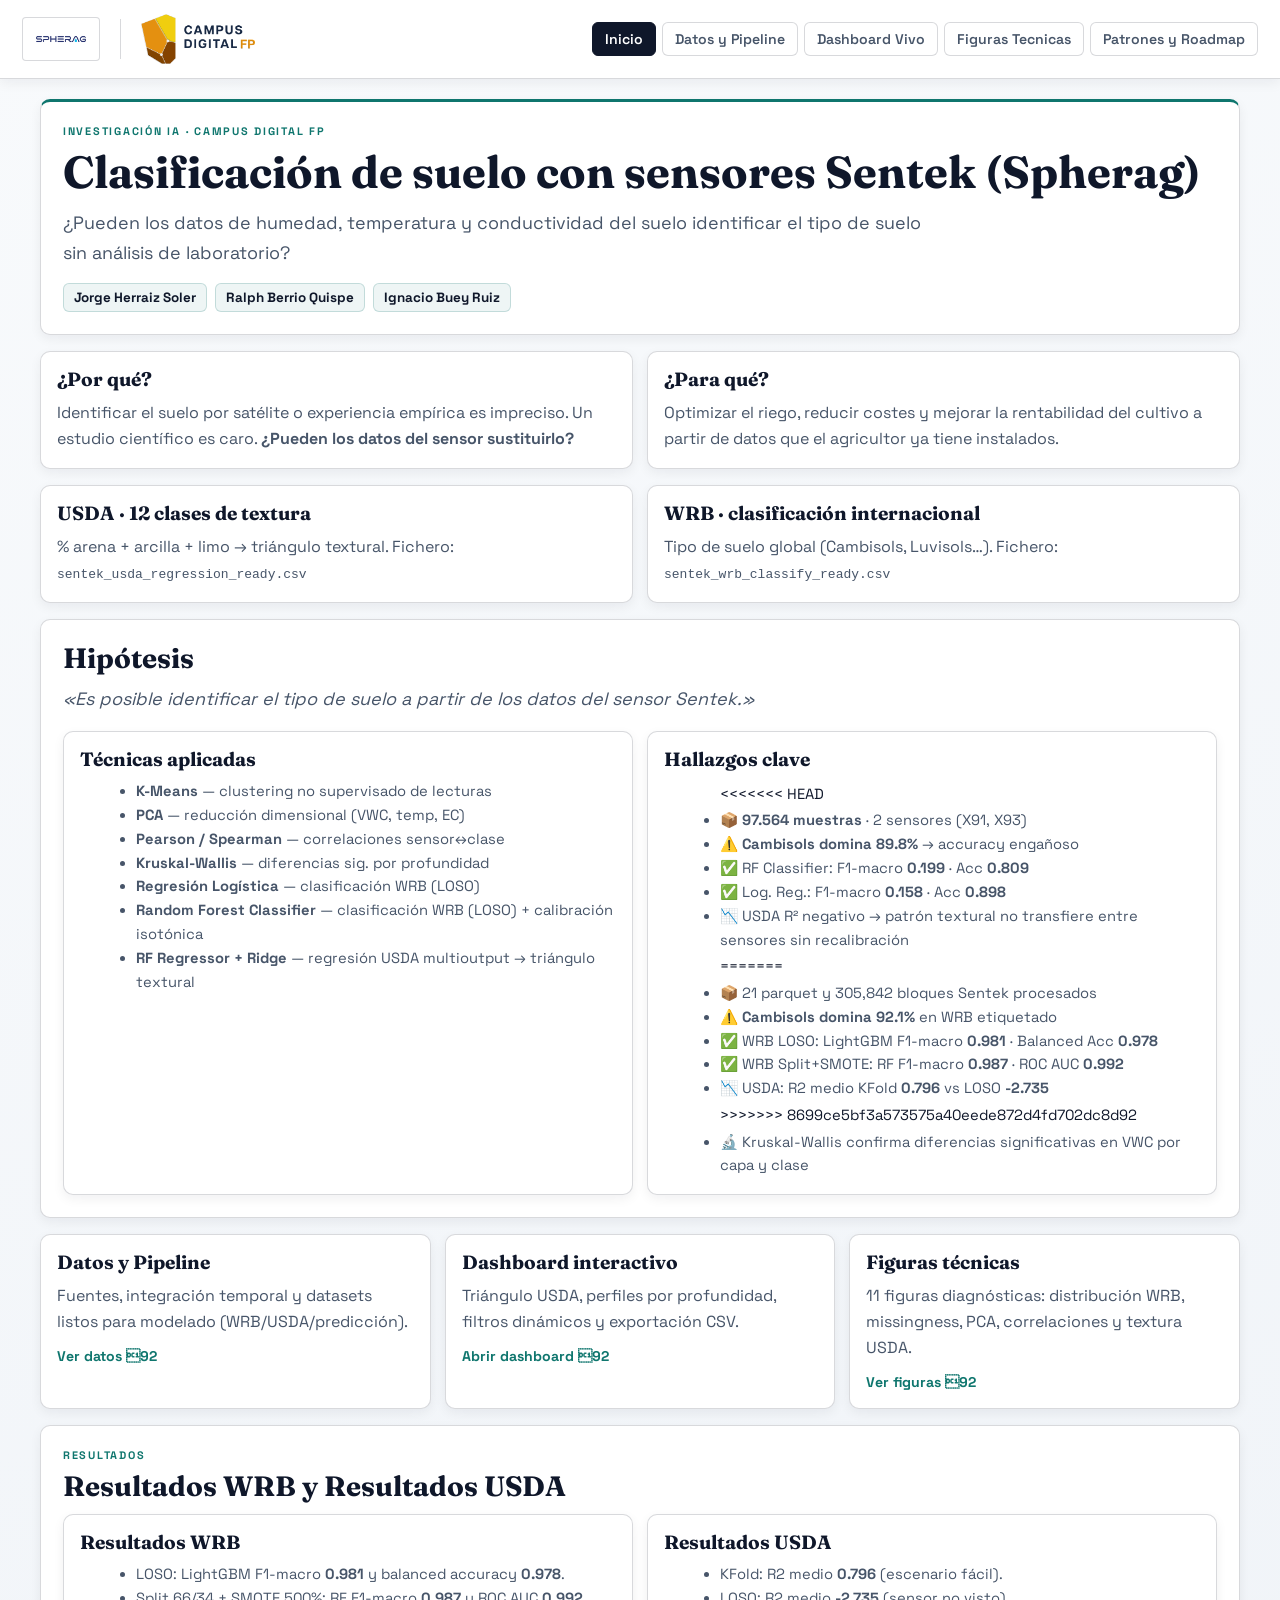
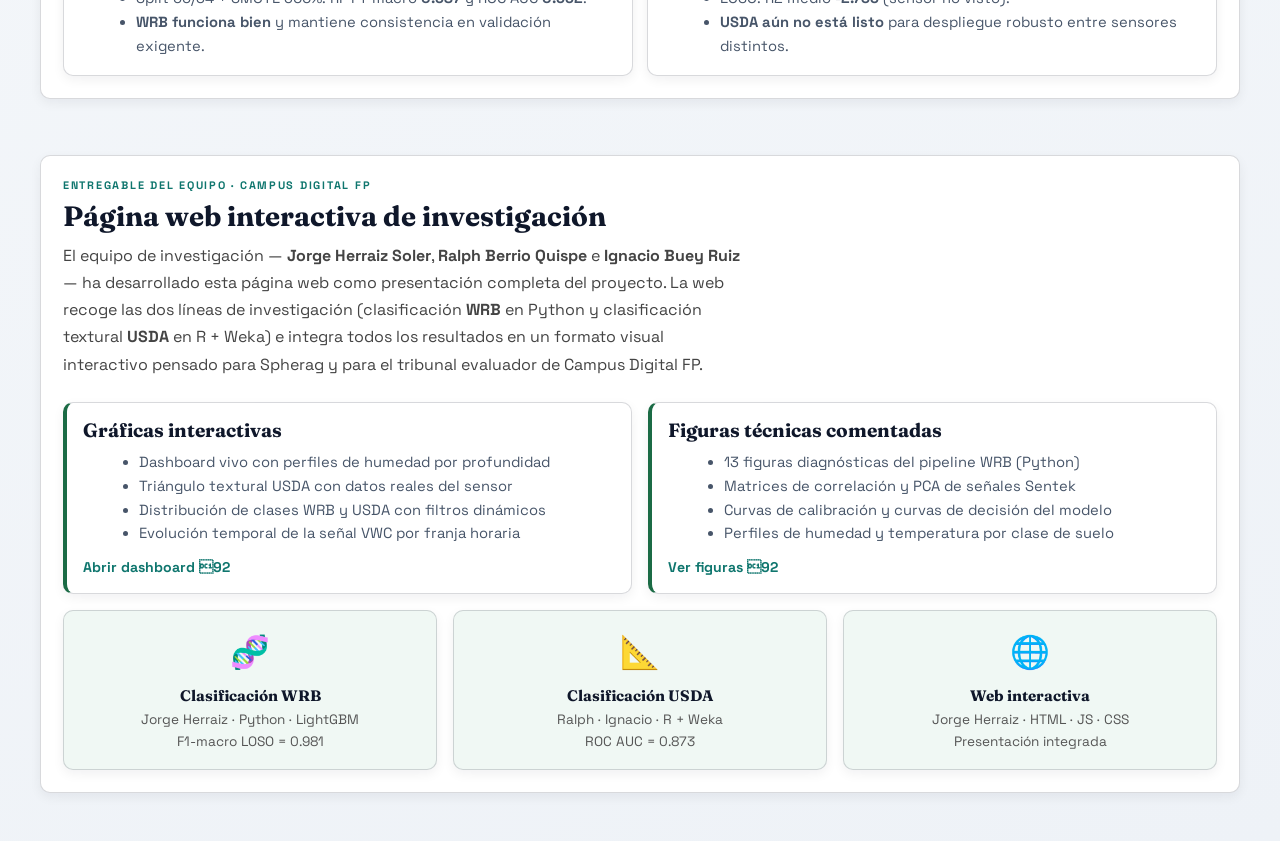
==== commit 33151c65: "Implement USDA soil classification model and data verification script - Added `usda_classification_p" ====
--- a/index.html
+++ b/index.html
@@ -23,7 +23,7 @@
       <a class="nav-link" href="datos.html">Datos y Pipeline</a>
       <a class="nav-link" href="dashboard.html">Dashboard Vivo</a>
       <a class="nav-link" href="figuras.html">Figuras Tecnicas</a>
-      <a class="nav-link" href="conclusiones.html">Resultados y Conclusiones</a>
+      <a class="nav-link" href="conclusiones.html">Patrones y Roadmap</a>
     </nav>
   </header>
 
@@ -35,7 +35,7 @@
       <p class="lead">¿Pueden los datos de humedad, temperatura y conductividad del suelo identificar el tipo de suelo sin análisis de laboratorio?</p>
       <div class="chip-row">
         <span class="chip">Jorge Herraiz Soler</span>
-        <span class="chip">Ralph Stephano Ronan</span>
+        <span class="chip">Ralph Berrio Quispe</span>
         <span class="chip">Ignacio Buey Ruiz</span>
       </div>
     </section>
@@ -84,11 +84,19 @@
         <article class="card">
           <h3>Hallazgos clave</h3>
           <ul style="margin:8px 0 0 16px; line-height:2; font-size:0.92rem;">
+<<<<<<< HEAD
             <li>📦 <strong>97.564 muestras</strong> · 2 sensores (X91, X93)</li>
             <li>⚠️ <strong>Cambisols domina 89.8%</strong> → accuracy engañoso</li>
             <li>✅ RF Classifier: F1-macro <strong>0.199</strong> · Acc <strong>0.809</strong></li>
             <li>✅ Log. Reg.: F1-macro <strong>0.158</strong> · Acc <strong>0.898</strong></li>
             <li>📉 USDA R² negativo → patrón textural no transfiere entre sensores sin recalibración</li>
+=======
+            <li>📦 21 parquet y 305,842 bloques Sentek procesados</li>
+            <li>⚠️ <strong>Cambisols domina 92.1%</strong> en WRB etiquetado</li>
+            <li>✅ WRB LOSO: LightGBM F1-macro <strong>0.981</strong> · Balanced Acc <strong>0.978</strong></li>
+            <li>✅ WRB Split+SMOTE: RF F1-macro <strong>0.987</strong> · ROC AUC <strong>0.992</strong></li>
+            <li>📉 USDA: R2 medio KFold <strong>0.796</strong> vs LOSO <strong>-2.735</strong></li>
+>>>>>>> 8699ce5bf3a573575a40eede872d4fd702dc8d92
             <li>🔬 Kruskal-Wallis confirma diferencias significativas en VWC por capa y clase</li>
           </ul>
         </article>
@@ -98,7 +106,7 @@
     <section class="grid three">
       <article class="card">
         <h3>Datos y Pipeline</h3>
-        <p>Fuentes, integración temporal, 21 archivos parquet y 97.564 muestras unificadas.</p>
+        <p>Fuentes, integración temporal y datasets listos para modelado (WRB/USDA/predicción).</p>
         <a class="action-link" href="datos.html">Ver datos</a>
       </article>
       <article class="card">
@@ -113,6 +121,82 @@
       </article>
     </section>
 
+    <section class="content-block">
+      <p class="kicker">Resultados</p>
+      <h2>Resultados WRB y Resultados USDA</h2>
+      <div class="grid two" style="margin-top:12px;">
+        <article class="card">
+          <h3>Resultados WRB</h3>
+          <ul style="margin:8px 0 0 16px; line-height:2; font-size:0.92rem;">
+            <li>LOSO: LightGBM F1-macro <strong>0.981</strong> y balanced accuracy <strong>0.978</strong>.</li>
+            <li>Split 66/34 + SMOTE 500%: RF F1-macro <strong>0.987</strong> y ROC AUC <strong>0.992</strong>.</li>
+            <li><strong>WRB funciona bien</strong> y mantiene consistencia en validación exigente.</li>
+          </ul>
+        </article>
+        <article class="card">
+          <h3>Resultados USDA</h3>
+          <ul style="margin:8px 0 0 16px; line-height:2; font-size:0.92rem;">
+            <li>KFold: R2 medio <strong>0.796</strong> (escenario fácil).</li>
+            <li>LOSO: R2 medio <strong>-2.735</strong> (sensor no visto).</li>
+            <li><strong>USDA aún no está listo</strong> para despliegue robusto entre sensores distintos.</li>
+          </ul>
+        </article>
+      </div>
+    </section>
+
+    <section class="content-block" style="margin-top: 40px;">
+      <p class="kicker">Entregable del equipo · Campus Digital FP</p>
+      <h2>Página web interactiva de investigación</h2>
+      <p style="max-width: 680px; line-height: 1.7; color: #444; margin-bottom: 24px;">
+        El equipo de investigación — <strong>Jorge Herraiz Soler</strong>, <strong>Ralph Berrio Quispe</strong>
+        e <strong>Ignacio Buey Ruiz</strong> — ha desarrollado esta página web como presentación completa
+        del proyecto. La web recoge las dos líneas de investigación (clasificación <strong>WRB</strong>
+        en Python y clasificación textural <strong>USDA</strong> en R + Weka) e integra todos los
+        resultados en un formato visual interactivo pensado para Spherag y para el tribunal evaluador
+        de Campus Digital FP.
+      </p>
+      <div class="grid two" style="gap: 16px;">
+        <article class="card" style="border-left: 4px solid #1B6B45;">
+          <h3>Gráficas interactivas</h3>
+          <ul style="margin: 8px 0 0 16px; line-height: 1.9; font-size: 0.92rem; color: #444;">
+            <li>Dashboard vivo con perfiles de humedad por profundidad</li>
+            <li>Triángulo textural USDA con datos reales del sensor</li>
+            <li>Distribución de clases WRB y USDA con filtros dinámicos</li>
+            <li>Evolución temporal de la señal VWC por franja horaria</li>
+          </ul>
+          <a class="action-link" href="dashboard.html" style="display:inline-block; margin-top: 12px;">Abrir dashboard</a>
+        </article>
+        <article class="card" style="border-left: 4px solid #1B6B45;">
+          <h3>Figuras técnicas comentadas</h3>
+          <ul style="margin: 8px 0 0 16px; line-height: 1.9; font-size: 0.92rem; color: #444;">
+            <li>13 figuras diagnósticas del pipeline WRB (Python)</li>
+            <li>Matrices de correlación y PCA de señales Sentek</li>
+            <li>Curvas de calibración y curvas de decisión del modelo</li>
+            <li>Perfiles de humedad y temperatura por clase de suelo</li>
+          </ul>
+          <a class="action-link" href="figuras.html" style="display:inline-block; margin-top: 12px;">Ver figuras</a>
+        </article>
+      </div>
+
+      <div class="grid three" style="gap: 16px; margin-top: 16px;">
+        <article class="card" style="text-align: center; background: #f0f8f4;">
+          <p style="font-size: 2rem; margin: 0;">🧬</p>
+          <h3 style="font-size: 0.95rem; margin: 8px 0 4px;">Clasificación WRB</h3>
+          <p style="font-size: 0.85rem; color: #555;">Jorge Herraiz · Python · LightGBM<br/>F1-macro LOSO = 0.981</p>
+        </article>
+        <article class="card" style="text-align: center; background: #f0f8f4;">
+          <p style="font-size: 2rem; margin: 0;">📐</p>
+          <h3 style="font-size: 0.95rem; margin: 8px 0 4px;">Clasificación USDA</h3>
+          <p style="font-size: 0.85rem; color: #555;">Ralph · Ignacio · R + Weka<br/>ROC AUC = 0.873</p>
+        </article>
+        <article class="card" style="text-align: center; background: #f0f8f4;">
+          <p style="font-size: 2rem; margin: 0;">🌐</p>
+          <h3 style="font-size: 0.95rem; margin: 8px 0 4px;">Web interactiva</h3>
+          <p style="font-size: 0.85rem; color: #555;">Jorge Herraiz · HTML · JS · CSS<br/>Presentación integrada</p>
+        </article>
+      </div>
+    </section>
+
   </main>
 </body>
 </html>
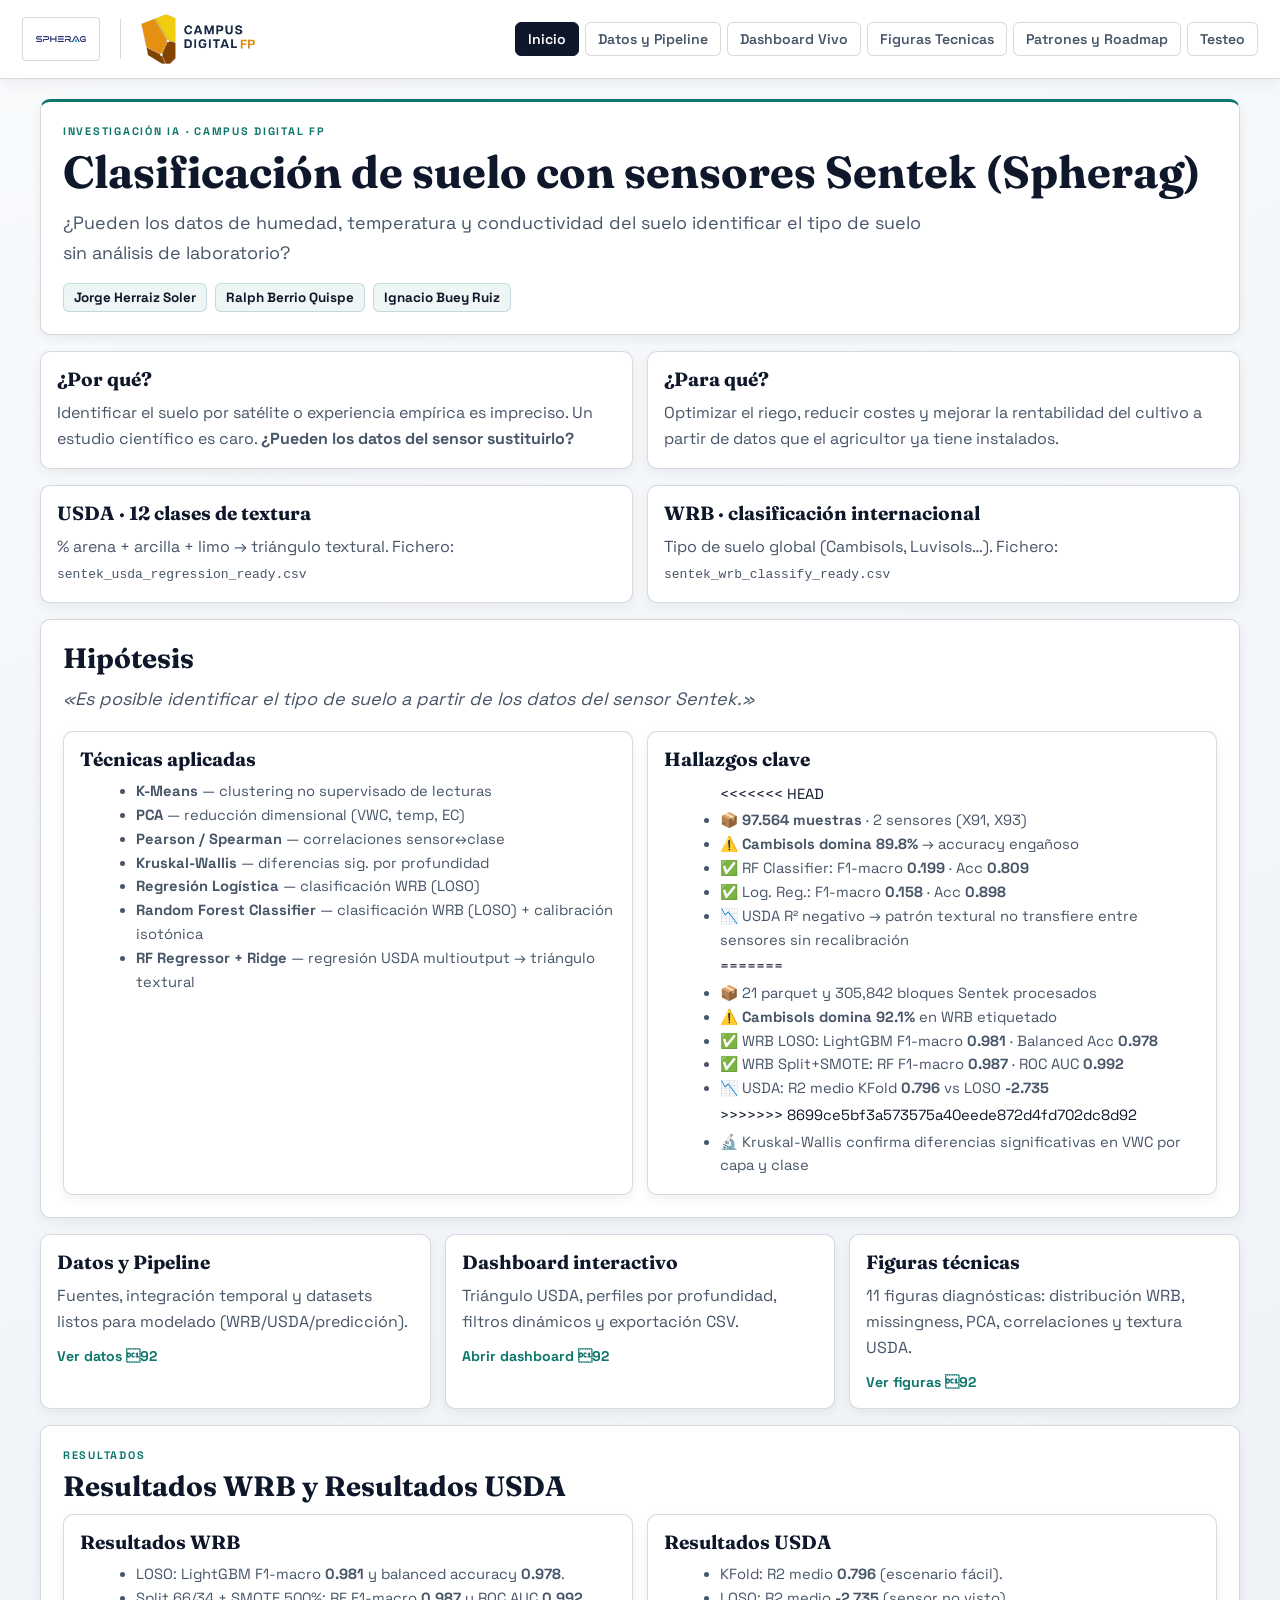
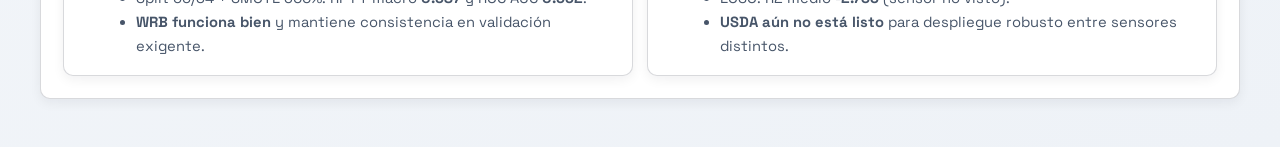
==== commit 822539d7: "feat: add test form and classifiers for USDA and WRB soil types" ====
--- a/index.html
+++ b/index.html
@@ -24,6 +24,7 @@
       <a class="nav-link" href="dashboard.html">Dashboard Vivo</a>
       <a class="nav-link" href="figuras.html">Figuras Tecnicas</a>
       <a class="nav-link" href="conclusiones.html">Patrones y Roadmap</a>
+      <a class="nav-link" href="testeo.html">Testeo</a>
     </nav>
   </header>
 
@@ -144,59 +145,11 @@
       </div>
     </section>
 
-    <section class="content-block" style="margin-top: 40px;">
-      <p class="kicker">Entregable del equipo · Campus Digital FP</p>
-      <h2>Página web interactiva de investigación</h2>
-      <p style="max-width: 680px; line-height: 1.7; color: #444; margin-bottom: 24px;">
-        El equipo de investigación — <strong>Jorge Herraiz Soler</strong>, <strong>Ralph Berrio Quispe</strong>
-        e <strong>Ignacio Buey Ruiz</strong> — ha desarrollado esta página web como presentación completa
-        del proyecto. La web recoge las dos líneas de investigación (clasificación <strong>WRB</strong>
-        en Python y clasificación textural <strong>USDA</strong> en R + Weka) e integra todos los
-        resultados en un formato visual interactivo pensado para Spherag y para el tribunal evaluador
-        de Campus Digital FP.
-      </p>
-      <div class="grid two" style="gap: 16px;">
-        <article class="card" style="border-left: 4px solid #1B6B45;">
-          <h3>Gráficas interactivas</h3>
-          <ul style="margin: 8px 0 0 16px; line-height: 1.9; font-size: 0.92rem; color: #444;">
-            <li>Dashboard vivo con perfiles de humedad por profundidad</li>
-            <li>Triángulo textural USDA con datos reales del sensor</li>
-            <li>Distribución de clases WRB y USDA con filtros dinámicos</li>
-            <li>Evolución temporal de la señal VWC por franja horaria</li>
-          </ul>
-          <a class="action-link" href="dashboard.html" style="display:inline-block; margin-top: 12px;">Abrir dashboard</a>
-        </article>
-        <article class="card" style="border-left: 4px solid #1B6B45;">
-          <h3>Figuras técnicas comentadas</h3>
-          <ul style="margin: 8px 0 0 16px; line-height: 1.9; font-size: 0.92rem; color: #444;">
-            <li>13 figuras diagnósticas del pipeline WRB (Python)</li>
-            <li>Matrices de correlación y PCA de señales Sentek</li>
-            <li>Curvas de calibración y curvas de decisión del modelo</li>
-            <li>Perfiles de humedad y temperatura por clase de suelo</li>
-          </ul>
-          <a class="action-link" href="figuras.html" style="display:inline-block; margin-top: 12px;">Ver figuras</a>
-        </article>
-      </div>
-
-      <div class="grid three" style="gap: 16px; margin-top: 16px;">
-        <article class="card" style="text-align: center; background: #f0f8f4;">
-          <p style="font-size: 2rem; margin: 0;">🧬</p>
-          <h3 style="font-size: 0.95rem; margin: 8px 0 4px;">Clasificación WRB</h3>
-          <p style="font-size: 0.85rem; color: #555;">Jorge Herraiz · Python · LightGBM<br/>F1-macro LOSO = 0.981</p>
-        </article>
-        <article class="card" style="text-align: center; background: #f0f8f4;">
-          <p style="font-size: 2rem; margin: 0;">📐</p>
-          <h3 style="font-size: 0.95rem; margin: 8px 0 4px;">Clasificación USDA</h3>
-          <p style="font-size: 0.85rem; color: #555;">Ralph · Ignacio · R + Weka<br/>ROC AUC = 0.873</p>
-        </article>
-        <article class="card" style="text-align: center; background: #f0f8f4;">
-          <p style="font-size: 2rem; margin: 0;">🌐</p>
-          <h3 style="font-size: 0.95rem; margin: 8px 0 4px;">Web interactiva</h3>
-          <p style="font-size: 0.85rem; color: #555;">Jorge Herraiz · HTML · JS · CSS<br/>Presentación integrada</p>
-        </article>
-      </div>
-    </section>
-
+    <script>
+      // Inicialización: Mostrar ambos por defecto
+      usdaFields.style.display = 'block';
+      wrbFields.style.display = 'block';
+    </script>
   </main>
 </body>
 </html>
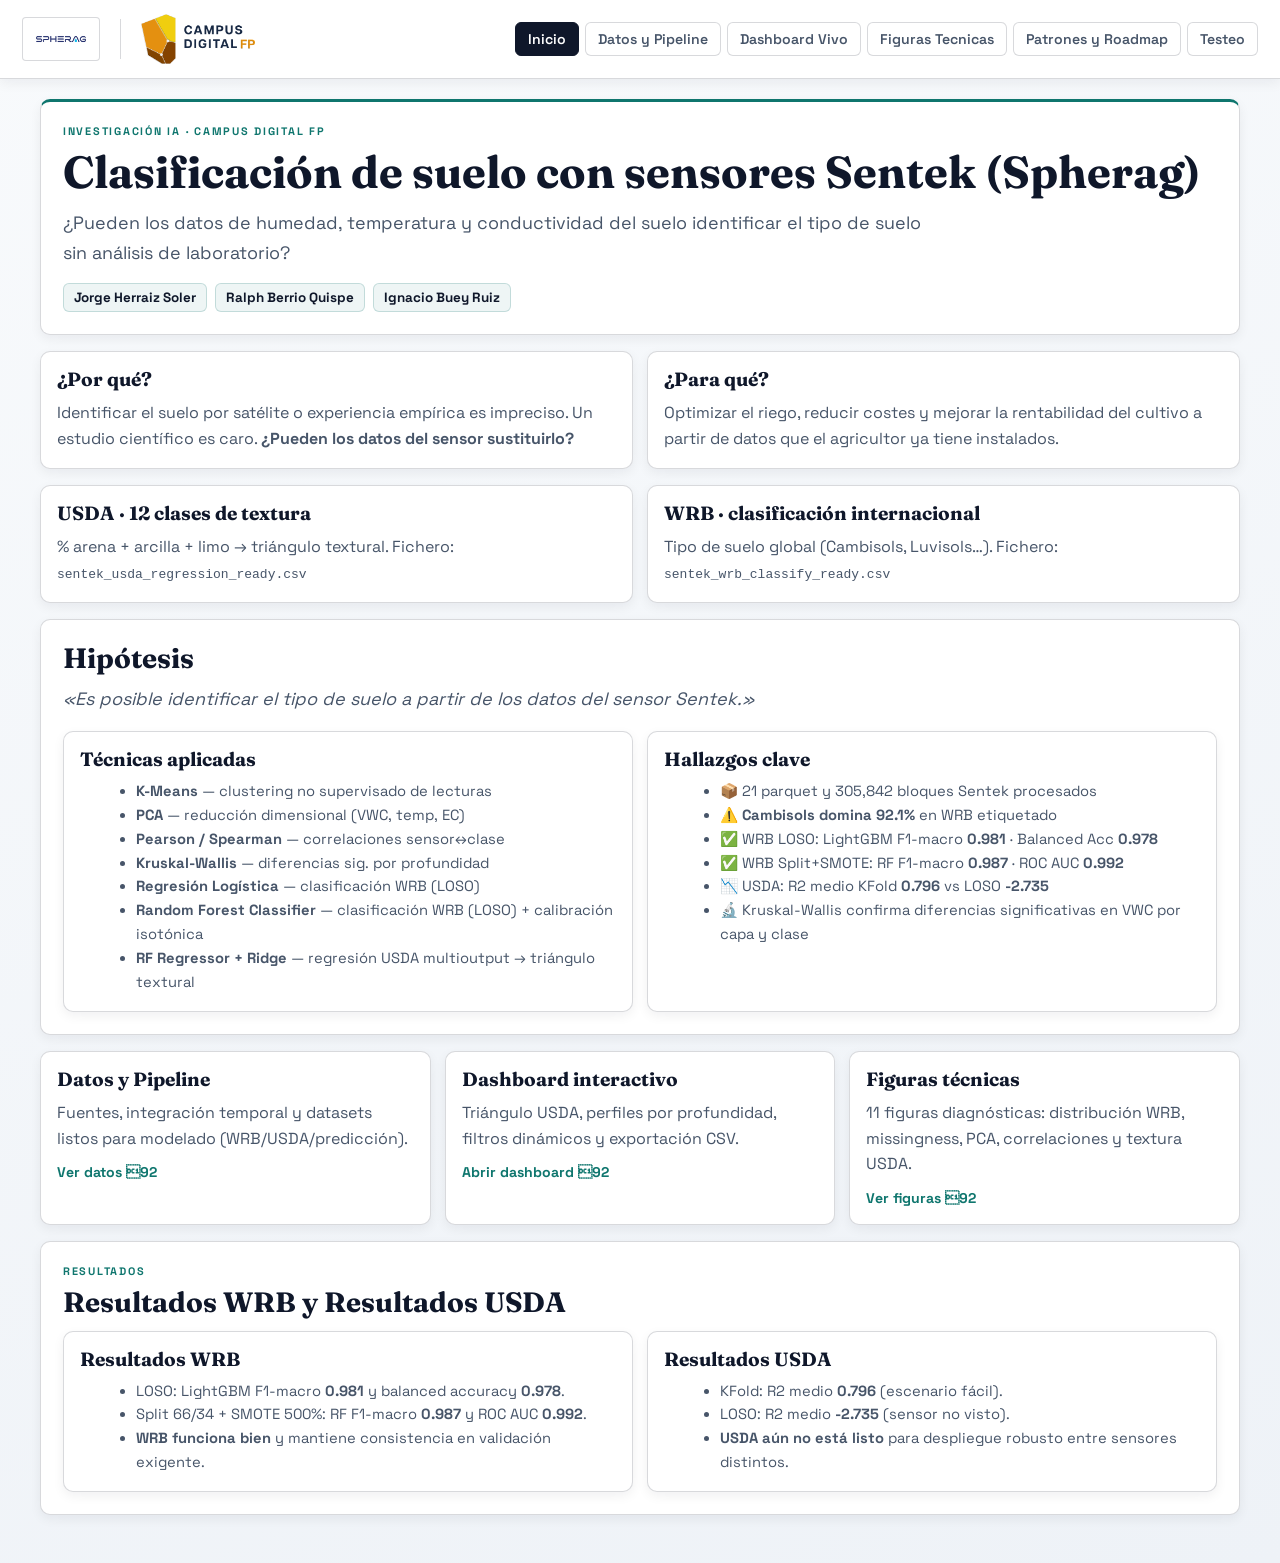
==== commit 24cf2921: "feat: Implement interactive soil classification form with UX enhancements - Added new styles for the" ====
--- a/index.html
+++ b/index.html
@@ -85,19 +85,11 @@
         <article class="card">
           <h3>Hallazgos clave</h3>
           <ul style="margin:8px 0 0 16px; line-height:2; font-size:0.92rem;">
-<<<<<<< HEAD
-            <li>📦 <strong>97.564 muestras</strong> · 2 sensores (X91, X93)</li>
-            <li>⚠️ <strong>Cambisols domina 89.8%</strong> → accuracy engañoso</li>
-            <li>✅ RF Classifier: F1-macro <strong>0.199</strong> · Acc <strong>0.809</strong></li>
-            <li>✅ Log. Reg.: F1-macro <strong>0.158</strong> · Acc <strong>0.898</strong></li>
-            <li>📉 USDA R² negativo → patrón textural no transfiere entre sensores sin recalibración</li>
-=======
             <li>📦 21 parquet y 305,842 bloques Sentek procesados</li>
             <li>⚠️ <strong>Cambisols domina 92.1%</strong> en WRB etiquetado</li>
             <li>✅ WRB LOSO: LightGBM F1-macro <strong>0.981</strong> · Balanced Acc <strong>0.978</strong></li>
             <li>✅ WRB Split+SMOTE: RF F1-macro <strong>0.987</strong> · ROC AUC <strong>0.992</strong></li>
             <li>📉 USDA: R2 medio KFold <strong>0.796</strong> vs LOSO <strong>-2.735</strong></li>
->>>>>>> 8699ce5bf3a573575a40eede872d4fd702dc8d92
             <li>🔬 Kruskal-Wallis confirma diferencias significativas en VWC por capa y clase</li>
           </ul>
         </article>
@@ -145,11 +137,6 @@
       </div>
     </section>
 
-    <script>
-      // Inicialización: Mostrar ambos por defecto
-      usdaFields.style.display = 'block';
-      wrbFields.style.display = 'block';
-    </script>
   </main>
 </body>
 </html>
--- a/styles.css
+++ b/styles.css
@@ -518,3 +518,346 @@
   .chart.wide { height: 260px; }
   .figure-chart { height: 300px; }
 }
+
+/* ── Testeo UX ── */
+.testeo-hero {
+  border: 1px solid var(--line-strong);
+  border-radius: var(--radius-lg);
+  background: linear-gradient(140deg, #f8fafc, #eef6f5);
+  padding: 18px;
+  display: flex;
+  justify-content: space-between;
+  align-items: flex-start;
+  gap: 14px;
+  margin-bottom: 14px;
+}
+
+.testeo-hero-badge {
+  border: 1px solid rgba(15, 118, 110, 0.28);
+  background: rgba(15, 118, 110, 0.1);
+  color: #0f766e;
+  font-weight: 700;
+  font-size: 0.84rem;
+  border-radius: 999px;
+  padding: 8px 12px;
+}
+
+.testeo-form {
+  display: grid;
+  gap: 14px;
+}
+
+.testeo-toolbar {
+  display: flex;
+  gap: 10px;
+  flex-wrap: wrap;
+  align-items: flex-end;
+  border: 1px solid var(--line-strong);
+  border-radius: var(--radius-md);
+  padding: 12px;
+  background: #f8fafc;
+}
+
+.testeo-toolbar label {
+  display: grid;
+  gap: 5px;
+  font-size: 0.75rem;
+  text-transform: uppercase;
+  letter-spacing: 0.08em;
+  font-weight: 700;
+  color: var(--muted);
+}
+
+.testeo-select {
+  min-width: 220px;
+  border: 1px solid var(--line-strong);
+  border-radius: 8px;
+  padding: 8px 10px;
+  background: #fff;
+  color: var(--ink);
+  font: inherit;
+}
+
+.testeo-actions-inline {
+  display: flex;
+  gap: 8px;
+  margin-left: auto;
+}
+
+.testeo-grid {
+  display: grid;
+  gap: 12px;
+}
+
+.testeo-fieldset {
+  border: 1px solid var(--line-strong);
+  border-radius: var(--radius-md);
+  padding: 14px;
+  margin: 0;
+  background: #fff;
+}
+
+.testeo-fieldset legend {
+  font-family: 'Fraunces', Georgia, serif;
+  padding: 0 6px;
+  font-size: 1rem;
+  color: var(--ink);
+}
+
+.testeo-input-grid {
+  display: grid;
+  gap: 10px;
+}
+
+.testeo-input-grid.two {
+  grid-template-columns: repeat(2, minmax(0, 1fr));
+}
+
+.testeo-input-grid.three {
+  grid-template-columns: repeat(3, minmax(0, 1fr));
+}
+
+.testeo-input-grid label {
+  display: grid;
+  gap: 6px;
+  font-size: 0.86rem;
+  color: var(--ink);
+  font-weight: 600;
+}
+
+.testeo-input-grid input {
+  border: 1px solid var(--line-strong);
+  border-radius: 8px;
+  padding: 9px 10px;
+  font: inherit;
+  color: var(--ink);
+  background: #fff;
+}
+
+.testeo-input-grid input:focus,
+.testeo-select:focus {
+  outline: 2px solid rgba(3, 105, 161, 0.28);
+  outline-offset: 1px;
+}
+
+.testeo-main-actions {
+  display: flex;
+  flex-wrap: wrap;
+  gap: 12px;
+  align-items: center;
+}
+
+.testeo-btn {
+  border: 1px solid transparent;
+  border-radius: 9px;
+  padding: 9px 14px;
+  font: inherit;
+  font-weight: 700;
+  cursor: pointer;
+  transition: transform 0.14s ease, box-shadow 0.14s ease, background 0.14s ease;
+}
+
+.testeo-btn:hover {
+  transform: translateY(-1px);
+  box-shadow: var(--shadow-soft);
+}
+
+.testeo-btn-primary {
+  background: #0f766e;
+  color: #fff;
+}
+
+.testeo-btn-soft {
+  border-color: rgba(15, 118, 110, 0.3);
+  background: rgba(15, 118, 110, 0.08);
+  color: #0f766e;
+}
+
+.testeo-btn-ghost {
+  border-color: var(--line-strong);
+  background: #fff;
+  color: var(--ink);
+}
+
+.testeo-hint {
+  color: var(--muted);
+  font-size: 0.9rem;
+}
+
+.testeo-hint.error {
+  color: #b91c1c;
+  font-weight: 700;
+}
+
+.testeo-progress,
+.testeo-results {
+  border: 1px solid var(--line-strong);
+  border-radius: var(--radius-md);
+  background: #fff;
+  padding: 14px;
+  margin-top: 10px;
+}
+
+.testeo-progress-head {
+  display: flex;
+  justify-content: space-between;
+  align-items: center;
+  gap: 8px;
+  margin-bottom: 10px;
+}
+
+.testeo-state-pill {
+  border-radius: 999px;
+  border: 1px solid var(--line-strong);
+  padding: 6px 10px;
+  font-size: 0.78rem;
+  font-weight: 700;
+  color: var(--muted);
+  background: #f8fafc;
+}
+
+.testeo-state-pill.result {
+  color: #0f172a;
+}
+
+.testeo-progress-track {
+  height: 10px;
+  border-radius: 999px;
+  background: rgba(148, 163, 184, 0.25);
+  overflow: hidden;
+}
+
+.testeo-progress-bar {
+  height: 100%;
+  width: 0;
+  border-radius: 999px;
+  background: linear-gradient(90deg, #0f766e, #0369a1);
+  transition: width 0.4s ease;
+}
+
+.testeo-steps {
+  margin-top: 12px;
+  display: grid;
+  gap: 8px;
+}
+
+.testeo-step {
+  display: flex;
+  align-items: center;
+  gap: 10px;
+  border-radius: 8px;
+  border: 1px solid var(--line-strong);
+  padding: 8px 10px;
+  background: #fff;
+}
+
+.testeo-step .step-index {
+  width: 24px;
+  height: 24px;
+  border-radius: 6px;
+  display: inline-flex;
+  align-items: center;
+  justify-content: center;
+  font-size: 0.78rem;
+  font-weight: 700;
+  border: 1px solid var(--line-strong);
+  color: var(--muted);
+}
+
+.testeo-step .step-label {
+  font-size: 0.9rem;
+  color: var(--ink);
+}
+
+.testeo-step.active {
+  border-color: rgba(3, 105, 161, 0.35);
+  background: rgba(3, 105, 161, 0.08);
+}
+
+.testeo-step.done {
+  border-color: rgba(15, 118, 110, 0.35);
+  background: rgba(15, 118, 110, 0.08);
+}
+
+.testeo-step.done .step-index {
+  background: #0f766e;
+  border-color: #0f766e;
+  color: #fff;
+}
+
+.testeo-result-grid {
+  display: grid;
+  grid-template-columns: repeat(2, minmax(0, 1fr));
+  gap: 10px;
+}
+
+.testeo-result-card {
+  border: 1px solid var(--line-strong);
+  border-radius: 10px;
+  padding: 12px;
+  background: linear-gradient(150deg, #ffffff, #f8fafc);
+}
+
+.testeo-result-card h4 {
+  margin: 0 0 8px;
+  font-size: 0.92rem;
+  text-transform: uppercase;
+  letter-spacing: 0.08em;
+  color: var(--muted);
+}
+
+.testeo-result-value {
+  font-family: 'Fraunces', Georgia, serif;
+  font-size: 1.35rem;
+  color: #0f172a;
+  margin: 0 0 6px;
+}
+
+.testeo-result-detail {
+  margin: 0;
+  color: var(--muted);
+  line-height: 1.5;
+  font-size: 0.88rem;
+}
+
+.is-hidden {
+  display: none;
+}
+
+@media (max-width: 1100px) {
+  .testeo-input-grid.three,
+  .testeo-result-grid {
+    grid-template-columns: 1fr 1fr;
+  }
+}
+
+@media (max-width: 760px) {
+  .testeo-hero {
+    flex-direction: column;
+    align-items: flex-start;
+  }
+
+  .testeo-toolbar {
+    flex-direction: column;
+    align-items: stretch;
+  }
+
+  .testeo-select {
+    min-width: 100%;
+  }
+
+  .testeo-actions-inline {
+    margin-left: 0;
+  }
+
+  .testeo-input-grid.two,
+  .testeo-input-grid.three,
+  .testeo-result-grid {
+    grid-template-columns: 1fr;
+  }
+
+  .testeo-progress-head {
+    flex-direction: column;
+    align-items: flex-start;
+  }
+}
